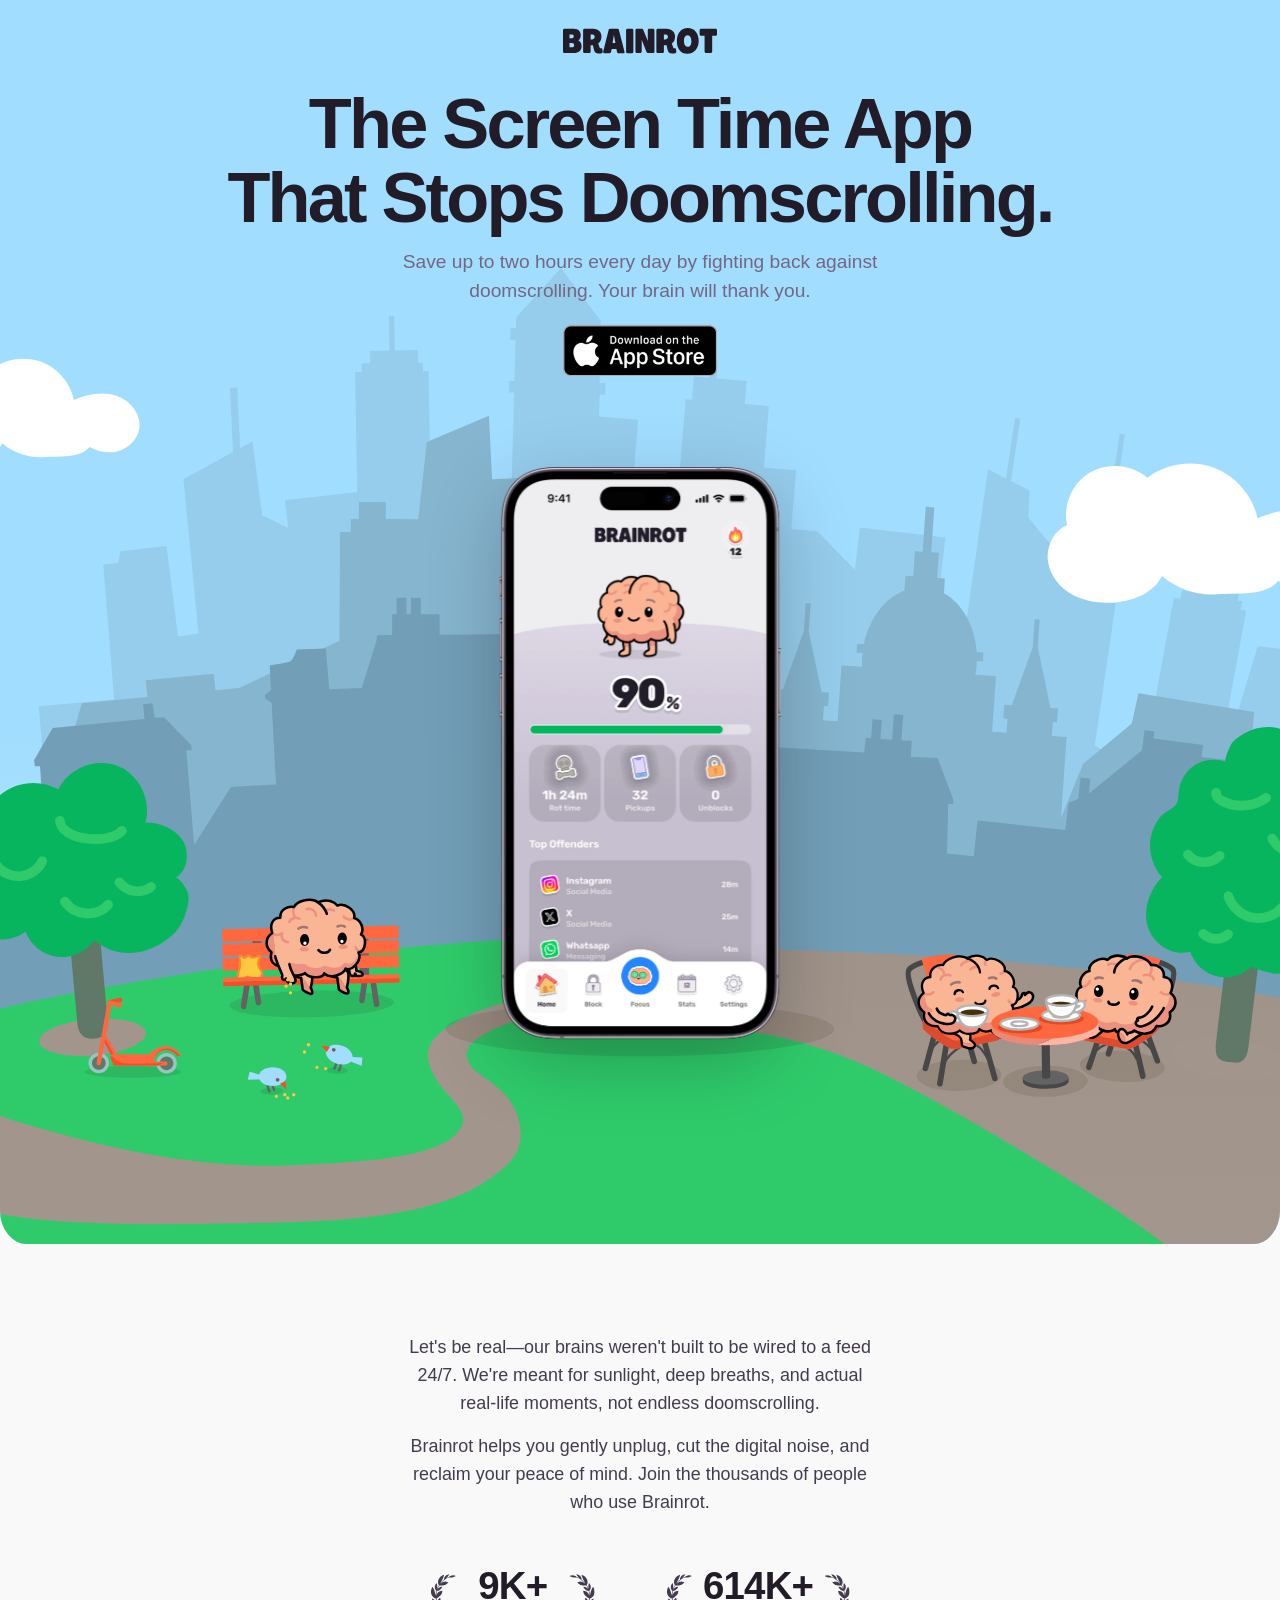
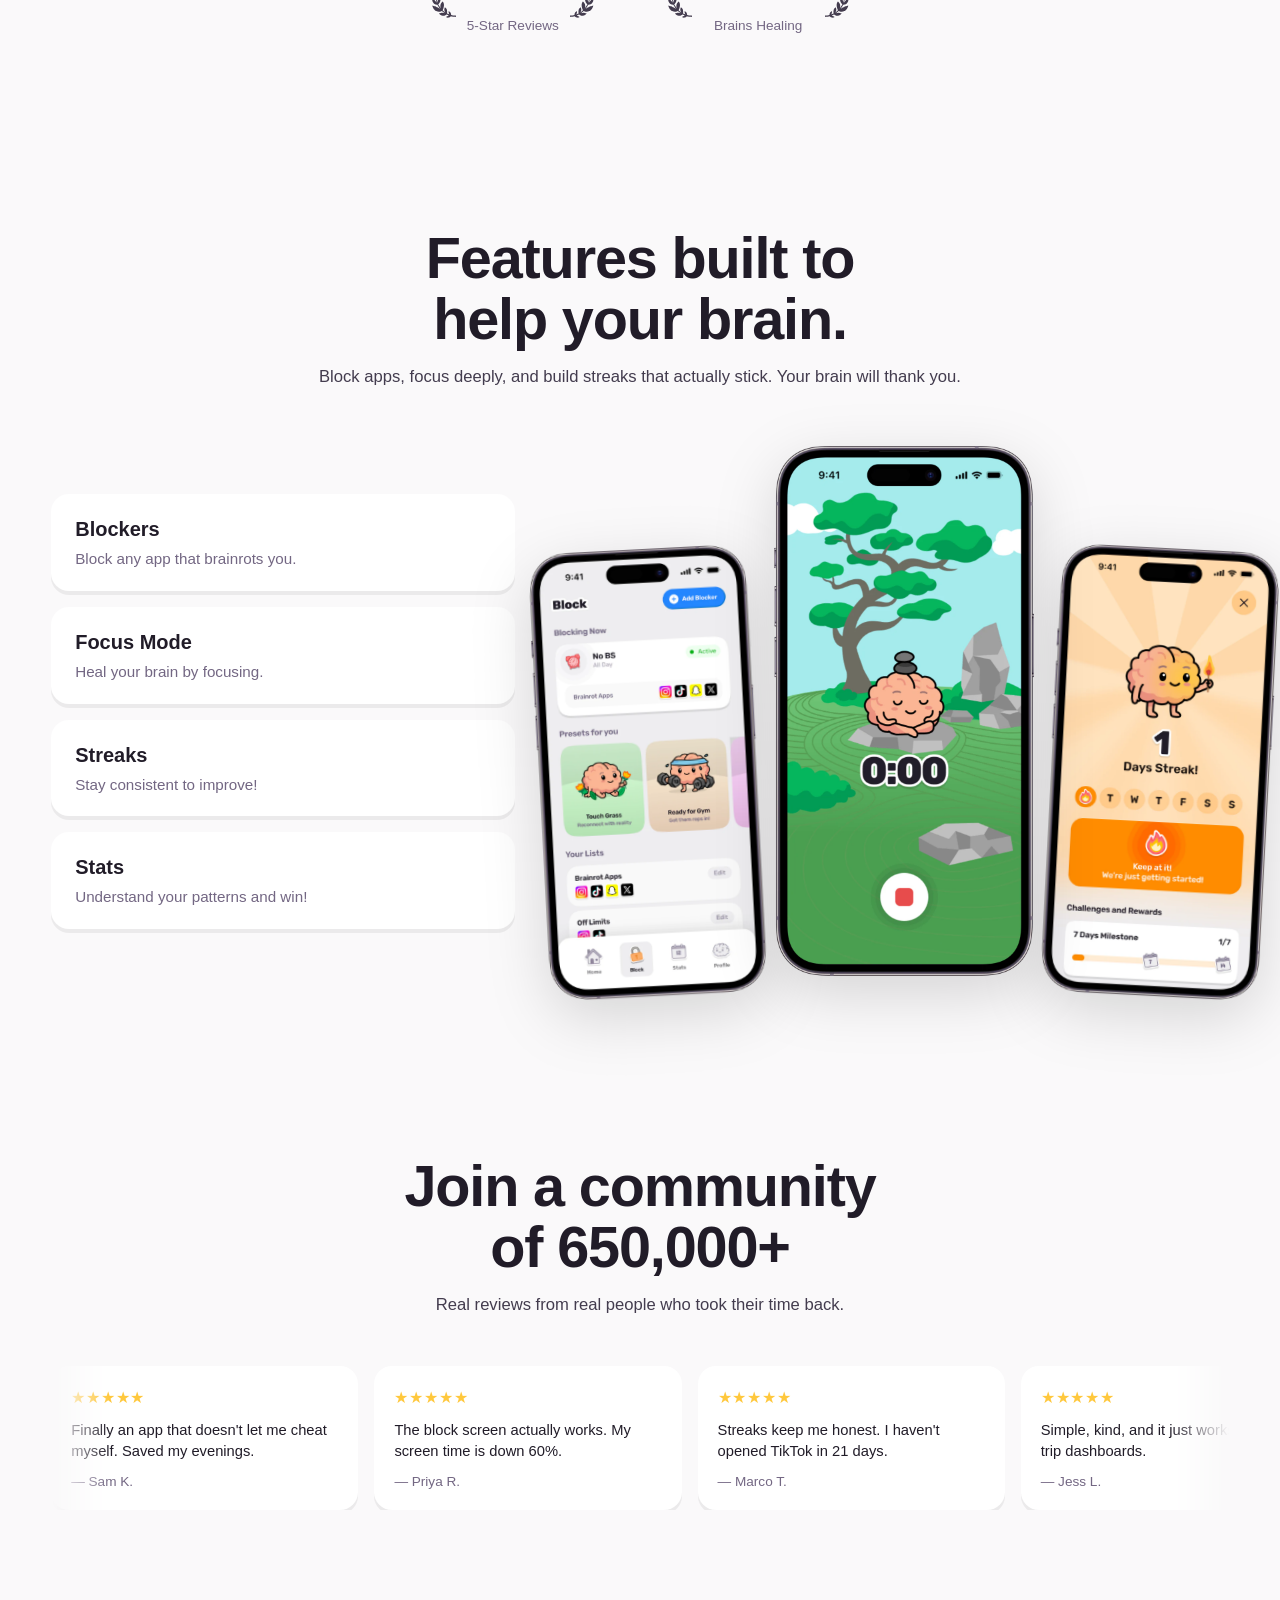
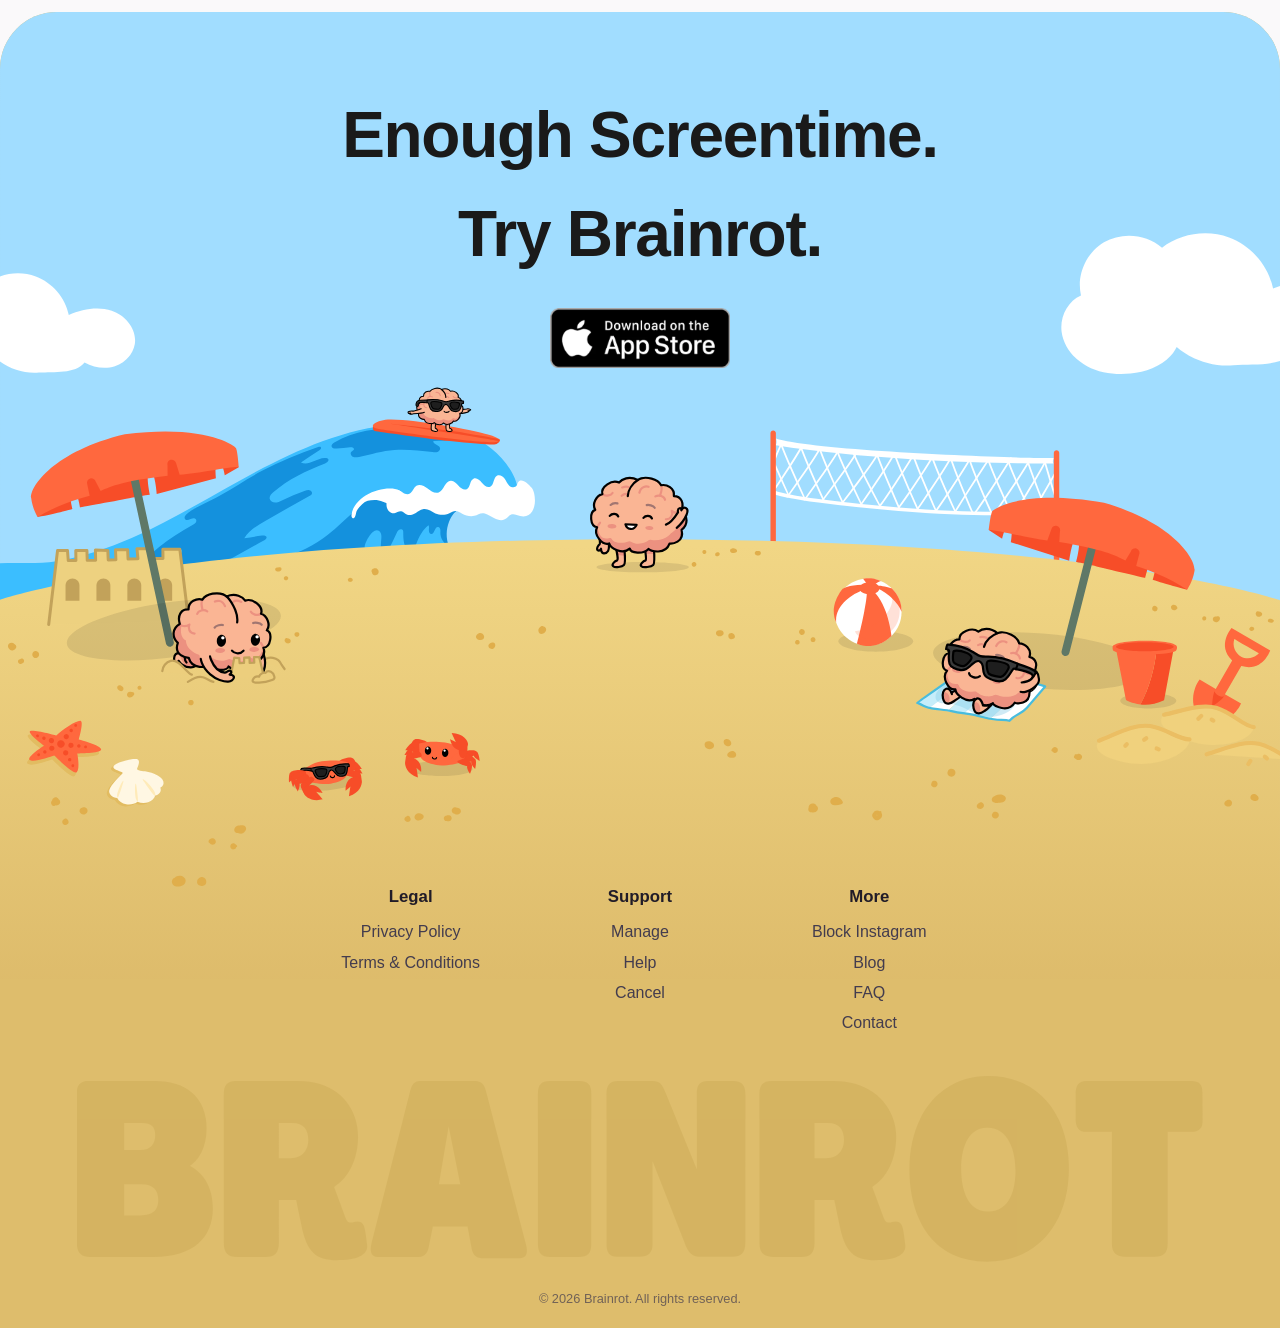
==== index.html @ 8462e692 "Initial commit: thebrainrotapp.com static site Co-Authored-By: Claude Opus 5.5 <noreply@anthropic.co" ====
﻿<!DOCTYPE html>
<html lang="en">
<head>
    <meta charset="UTF-8">
    <meta name="viewport" content="width=device-width, initial-scale=1.0">
    <title>Brainrot: Screen Time App &amp; App Blocker for iPhone</title>
    <meta name="description" content="Brainrot is an iPhone screen time app and app blocker. Set schedules and daily limits for distracting apps, use focus timers, and stop doomscrolling.">
    <meta name="robots" content="index, follow, max-image-preview:large">

    <!-- favicon -->
    <link rel="icon" type="image/svg+xml" href="images/favicon.svg">
    <link rel="icon" type="image/png" sizes="96x96" href="images/favicon-96x96.png">
    <link rel="apple-touch-icon" href="images/apple-touch-icon.png">

    <!-- open graph / facebook -->
    <meta property="og:type" content="website">
    <meta property="og:url" content="https://thebrainrotapp.com/">
    <meta property="og:site_name" content="Brainrot">
    <meta property="og:title" content="Brainrot: Screen Time App &amp; App Blocker for iPhone">
    <meta property="og:description" content="Brainrot is an iPhone screen time app and app blocker. Set schedules and daily limits for distracting apps, use focus timers, and stop doomscrolling.">
    <meta property="og:image" content="https://thebrainrotapp.com/images/og-image.png">
    <meta property="og:image:width" content="1200">
    <meta property="og:image:height" content="630">
    <meta property="og:image:alt" content="Brainrot screen time app for iPhone">

    <!-- twitter -->
    <meta name="twitter:card" content="summary_large_image">
    <meta name="twitter:title" content="Brainrot: Screen Time App &amp; App Blocker for iPhone">
    <meta name="twitter:description" content="Brainrot is an iPhone screen time app and app blocker. Set schedules and daily limits for distracting apps, use focus timers, and stop doomscrolling.">
    <meta name="twitter:image" content="https://thebrainrotapp.com/images/og-image.png">
    <meta name="twitter:image:alt" content="Brainrot screen time app for iPhone">

    <!-- canonical url -->
    <link rel="canonical" href="index-1.htm">

    <!-- fonts -->
    <link rel="preconnect" href="https://fonts.googleapis.com">
    <link rel="preconnect" href="https://fonts.gstatic.com" crossorigin="">
    <link href="css2?family=Rubik:wght@400;500;600;700;800;900&display=swap" rel="stylesheet">

    <!-- stylesheet -->
    <link rel="stylesheet" href="home.css">

    <!-- structured data -->
    <script type="application/ld+json">
    {
        "@context": "https://schema.org",
        "@graph": [
            {
                "@type": "WebSite",
                "@id": "https://thebrainrotapp.com/#website",
                "url": "https://thebrainrotapp.com/",
                "name": "Brainrot",
                "alternateName": [
                    "Brainrot App",
                    "thebrainrotapp.com"
                ],
                "description": "Brainrot is an iPhone screen time app and app blocker. Set schedules and daily limits for distracting apps, use focus timers, and stop doomscrolling.",
                "publisher": {
                    "@id": "https://thebrainrotapp.com/#organization"
                }
            },
            {
                "@type": "Organization",
                "@id": "https://thebrainrotapp.com/#organization",
                "name": "Brainrot",
                "url": "https://thebrainrotapp.com/",
                "logo": {
                    "@type": "ImageObject",
                    "url": "https://thebrainrotapp.com/images/apple-touch-icon.png",
                    "width": 180,
                    "height": 180
                }
            }
        ]
    }
    </script>

    <!-- Meta Pixel Code -->
    <script>
        !function(f,b,e,v,n,t,s)
        {if(f.fbq)return;n=f.fbq=function(){n.callMethod?
        n.callMethod.apply(n,arguments):n.queue.push(arguments)};
        if(!f._fbq)f._fbq=n;n.push=n;n.loaded=!0;n.version='2.0';
        n.queue=[];t=b.createElement(e);t.async=!0;
        t.src=v;s=b.getElementsByTagName(e)[0];
        s.parentNode.insertBefore(t,s)}(window, document,'script',
        'https://connect.facebook.net/en_US/fbevents.js');
        fbq('init', '908641598390558');
        fbq('track', 'PageView');
    </script>
    <noscript><img height="1" width="1" style="display:none" src="tr?id=908641598390558&ev=PageView&noscript=1"></noscript>
    <!-- End Meta Pixel Code -->
</head>
<body>

    <!-- HERO -->
    <section class="hero">
        <picture class="hero-bg" aria-hidden="true">
            <source media="(max-width: 700px)" srcset="images/hero-scene-mobile.svg">
            <img src="images/hero-scene.svg" alt="">
        </picture>

        <nav class="site-nav">
            <a href="index-1.htm" class="brand" aria-label="Brainrot home">
                <img src="images/brainrot-logo.svg" alt="Brainrot">
            </a>
        </nav>

        <div class="hero-inner">
            <h1 class="hero-title">
                <span>The Screen Time App</span>
                <span>That Stops Doomscrolling.</span>
            </h1>
            <p class="hero-sub">Save up to two hours every day by fighting back against doomscrolling. Your brain will thank you.</p>
            <a href="https://apps.apple.com/us/app/brainrot-screen-time-control/id6744338972" class="hero-cta">
                <img src="images/app-store-badge.webp" alt="Download on the App Store">
            </a>
        </div>
        <img class="hero-phone" src="images/phone-hero.webp" width="1200" height="2443" loading="eager" fetchpriority="high" alt="Brainrot app showing a focus timer">
    </section>

    <!-- ABOUT + STATS -->
    <section class="about">
        <div class="about-copy reveal">
            <p>Let's be real&mdash;our brains weren't built to be wired to a feed 24/7. We're meant for sunlight, deep breaths, and actual real-life moments, not endless doomscrolling.</p>
            <p>Brainrot helps you gently unplug, cut the digital noise, and reclaim your peace of mind. Join the thousands of people who use Brainrot.</p>
        </div>
        <div class="stats reveal">
            <div class="stat">
                <div class="stat-num">10K+</div>
                <div class="stat-label">5-Star Reviews</div>
            </div>
            <div class="stat">
                <div class="stat-num">650K+</div>
                <div class="stat-label">Brains Healing</div>
            </div>
        </div>
    </section>

    <!-- FEATURES -->
    <section class="features">
        <div class="features-head reveal">
            <h2>Features built to<br>help your brain.</h2>
            <p>Block apps, focus deeply, and build streaks that actually stick. Your brain will thank you.</p>
        </div>

        <div class="features-body">
            <ul class="feature-list">
                <li class="feature-item reveal">
                    <h3>Blockers</h3>
                    <p>Block any app that brainrots you.</p>
                </li>
                <li class="feature-item reveal">
                    <h3>Focus Mode</h3>
                    <p>Heal your brain by focusing.</p>
                </li>
                <li class="feature-item reveal">
                    <h3>Streaks</h3>
                    <p>Stay consistent to improve!</p>
                </li>
                <li class="feature-item reveal">
                    <h3>Stats</h3>
                    <p>Understand your patterns and win!</p>
                </li>
            </ul>

            <div class="feature-phones reveal">
                <img class="phone phone-1" src="images/phone-feature-1.webp" width="660" height="1344" loading="lazy" decoding="async" fetchpriority="low" alt="Brainrot app blocker screen">
                <img class="phone phone-2" src="images/phone-feature-2.webp" width="780" height="1593" loading="lazy" decoding="async" fetchpriority="low" alt="Brainrot focus mode screen">
                <img class="phone phone-3" src="images/phone-feature-3.webp" width="660" height="1348" loading="lazy" decoding="async" fetchpriority="low" alt="Brainrot stats screen">
            </div>
        </div>
    </section>

    <!-- TESTIMONIALS -->
    <section class="testimonials">
        <div class="testimonials-head reveal">
            <h2>Join a community<br>of 650,000+</h2>
            <p>Real reviews from real people who took their time back.</p>
        </div>

        <div class="testimonials-row reveal">
            <div class="marquee-track">
                <div class="marquee-group">
                    <article class="review">
                        <div class="stars">★★★★★</div>
                        <p>Finally an app that doesn't let me cheat myself. Saved my evenings.</p>
                        <div class="reviewer">— Sam K.</div>
                    </article>
                    <article class="review">
                        <div class="stars">★★★★★</div>
                        <p>The block screen actually works. My screen time is down 60%.</p>
                        <div class="reviewer">— Priya R.</div>
                    </article>
                    <article class="review">
                        <div class="stars">★★★★★</div>
                        <p>Streaks keep me honest. I haven't opened TikTok in 21 days.</p>
                        <div class="reviewer">— Marco T.</div>
                    </article>
                    <article class="review">
                        <div class="stars">★★★★★</div>
                        <p>Simple, kind, and it just works. No guilt-trip dashboards.</p>
                        <div class="reviewer">— Jess L.</div>
                    </article>
                    <article class="review">
                        <div class="stars">★★★★★</div>
                        <p>My brain feels quieter. Worth every cent.</p>
                        <div class="reviewer">— Devon A.</div>
                    </article>
                </div>
            </div>
        </div>
    </section>

    <!-- CTA + FOOTER (overlaid on the beach) -->
    <section class="cta">
        <picture class="cta-bg" aria-hidden="true">
            <source media="(max-width: 700px)" srcset="images/beach-scene-mobile.svg">
            <img src="images/beach-scene.svg" alt="">
        </picture>

        <div class="cta-inner reveal">
            <h2><span>Enough Screentime.</span><span>Try Brainrot.</span></h2>
            <a href="https://apps.apple.com/us/app/brainrot-screen-time-control/id6744338972" class="cta-button">
                <img src="images/app-store-badge.webp" alt="Download on the App Store">
            </a>
        </div>

        <div class="footer-cols">
            <div class="footer-col">
                <h4>Legal</h4>
                <a href="privacy.html">Privacy Policy</a>
                <a href="terms.html">Terms &amp; Conditions</a>
            </div>
            <div class="footer-col">
                <h4>Support</h4>
                <a href="manage.html">Manage</a>
                <a href="help.html">Help</a>
                <a href="cancel.html">Cancel</a>
            </div>
            <div class="footer-col">
                <h4>More</h4>
                <a href="block-instagram-on-iphone.html">Block Instagram</a>
                <a href="blog.html">Blog</a>
                <a href="faq.html">FAQ</a>
                <a href="contact.html">Contact</a>
            </div>
        </div>

        <img class="cta-wordmark" src="images/brainrot-wordmark.svg" alt="Brainrot">
        <p class="copyright">&copy; 2026 Brainrot. All rights reserved.</p>
    </section>

    <script src="script.js"></script>
    <script async="" src="latest.js"></script>
    <script async="" src="auto-events.js"></script>
</body>
</html>
---- home.css ----
/* ---------- tokens ---------- */
:root {
    --brand-blue: #2486FF;
    --dark: #211C28;
    --gray-1: #EEEDF0;
    --gray-7: #8F859C;
    --gray-8: #736783;
    --gray-9: #433C4E;
    --gray-0: #FAF9FA;
    --white: #FFFFFF;
    --grass: #7BC85B;
    --cream: #FFF6E5;
    --sky: #90DFFF;

    --max: 1440px;
    --pad: clamp(20px, 4vw, 60px);
}

/* ---------- reset ---------- */
*,
*::before,
*::after { box-sizing: border-box; margin: 0; padding: 0; }

html { -webkit-text-size-adjust: 100%; }

html, body {
    width: 100%;
    overflow-x: clip;
    /* stop the rubber-band overscroll that exposes white/background above and below */
    overscroll-behavior: none;
}


/* solid sky-blue background — shows in both top and bottom overscroll */
html { background: #90DFFF; }

body {
    font-family: 'Rubik', -apple-system, BlinkMacSystemFont, 'Segoe UI', sans-serif;
    color: var(--dark);
    /* matches .about so the area showing through hero's rounded corners blends */
    background: var(--gray-0);
    line-height: 1.5;
    -webkit-font-smoothing: antialiased;
}

picture { display: block; }

img { display: block; max-width: 100%; height: auto; }
a { color: inherit; text-decoration: none; }
button { font: inherit; cursor: pointer; }

/* ---------- HERO ----------
   Desktop: aspect-ratio matches the scene SVG so the whole illustration
   is visible naturally. Content + phone sit in absolute layers on top.
   Mobile: media query below switches to flow stacking.
   The SVG has its own rounded bottom corners baked in (radius ~30/38px
   on the 1440x1556 source), so the .hero border-radius is matched in % so
   it scales with the viewport and aligns with the SVG curve — no blue ring. */
.hero {
    position: relative;
    width: 100%;
    aspect-ratio: 1440 / 1400;
    background: var(--sky);
    overflow: hidden;
    border-radius: 0 0 2.08% 2.08% / 0 0 2.71% 2.71%;
}

.hero-bg {
    position: absolute;
    inset: 0;
    pointer-events: none;
    user-select: none;
}
.hero-bg img {
    display: block;
    width: 100%;
    height: 100%;
    object-fit: cover;
    object-position: center bottom;
}

.site-nav {
    position: absolute;
    top: 0; left: 0; right: 0;
    z-index: 5;
    padding: clamp(1rem, 2.2vw, 2rem) var(--pad);
    display: flex;
    justify-content: center;
}

.brand { transition: opacity .2s; }
.brand:hover { opacity: .8; }
.brand img { height: clamp(18px, 2vw, 28px); width: auto; display: block; }

.hero-inner {
    position: absolute;
    top: 7%;
    left: 0;
    right: 0;
    z-index: 3;
    display: flex;
    flex-direction: column;
    align-items: center;
    text-align: center;
    padding: 0 1.5rem;
}

.hero-title {
    font-weight: 800;
    font-size: clamp(1.75rem, 5.5vw, 4.5rem);
    line-height: 1.05;
    letter-spacing: -0.04em;
    color: var(--dark);
}
.hero-title span { display: block; }

.hero-sub {
    margin-top: clamp(0.5rem, 1vw, 1rem);
    font-size: clamp(0.95rem, 1.5vw, 1.35rem);
    font-weight: 400;
    color: var(--gray-8);
    /* narrow enough that "...by fighting back" wraps before "doomscrolling" */
    max-width: min(32rem, calc(100vw - 2.5rem));
    overflow-wrap: anywhere;
    word-break: break-word;
}

.hero-cta {
    margin-top: clamp(0.75rem, 1.5vw, 1.5rem);
    display: inline-block;
    transition: transform .25s cubic-bezier(.34, 1.56, .64, 1);
}
.hero-cta:hover { transform: translateY(-3px) scale(1.04); }
.hero-cta:active { transform: translateY(-1px) scale(0.97); }
.hero-cta img { height: clamp(36px, 4vw, 56px); width: auto; display: block; }

/* Phone centered horizontally; bottom-anchored so its base sits on the
   shadow regardless of phone size. Shadow is 229px from the SVG bottom
   (out of 1556) → bottom: 229/1400 ≈ 16.4% of the cropped hero. */
.hero-phone {
    position: absolute;
    left: 50%;
    bottom: 16.4%;
    /* translateZ(0) + backface-visibility promote this to its own GPU layer so
       the drop-shadow is transformed (not re-rasterized) during pinch-zoom —
       without it mobile browsers flash/tear the SVG filter region as a hard box */
    transform: translateX(-50%) translateZ(0);
    backface-visibility: hidden;
    -webkit-backface-visibility: hidden;
    width: 22%;
    max-width: 380px;
    height: auto;
    z-index: 2;
    filter: drop-shadow(0 24px 36px rgba(0,0,0,0.22));
}

/* wordmark overlaid on beach scene (faded watermark behind footer links) */
.cta-wordmark {
    position: absolute;
    left: 50%;
    bottom: 5%;
    width: 88%;
    max-width: 1200px;
    transform: translateX(-50%);
    z-index: 2;
    pointer-events: none;
    user-select: none;
}

/* ---------- ABOUT + STATS ---------- */
.about {
    background: var(--gray-0);
    padding: clamp(3.5rem, 7vw, 6rem) var(--pad);
    text-align: center;
    color: var(--dark);
    position: relative;
}

.about-copy {
    max-width: 30rem;
    margin: 0 auto;
    font-size: clamp(1.1rem, 1.4vw, 1.3rem);
    font-weight: 400;
    line-height: 1.55;
    color: var(--gray-9);
}

.about-copy p + p {
    margin-top: 1rem;
}

.stats {
    display: flex;
    justify-content: center;
    gap: clamp(2.5rem, 6vw, 4.5rem);
    margin-top: 2.5rem;
}

.stat {
    position: relative;
    padding: 0 2.25rem;
}

/* laurel-wreath ornaments around each stat */
.stat::before,
.stat::after {
    content: "";
    position: absolute;
    top: 50%;
    width: 1.6rem;
    height: 2.75rem;
    background-image: url("images/laurel.svg");
    background-repeat: no-repeat;
    background-size: contain;
    background-position: center;
}
.stat::before {
    left: 0;
    transform: translateY(-50%);
}
.stat::after {
    right: 0;
    transform: translateY(-50%) scaleX(-1);
}

.stat-num {
    font-size: clamp(1.75rem, 3vw, 2.5rem);
    font-weight: 700;
    letter-spacing: -0.02em;
    color: var(--dark);
    /* keep digit widths constant so the JS count-up doesn't jitter */
    font-variant-numeric: tabular-nums;
}

.stat-label {
    font-size: 0.85rem;
    font-weight: 500;
    color: var(--gray-8);
    margin-top: 0.1rem;
}

/* ---------- FEATURES ---------- */
.features {
    background: var(--gray-0);
    padding: clamp(4rem, 8vw, 7rem) var(--pad);
}

.features-head {
    text-align: center;
    max-width: 48rem;
    margin: 0 auto 3.5rem;
}

.features-head h2 {
    font-size: clamp(2rem, 4.5vw, 3.75rem);
    font-weight: 800;
    line-height: 1.05;
    letter-spacing: -0.02em;
}

.features-head p {
    margin-top: 1rem;
    font-size: clamp(1rem, 1.3vw, 1.15rem);
    color: var(--gray-9);
}

.features-body {
    max-width: 1200px;
    margin: 0 auto;
    display: grid;
    grid-template-columns: 1fr 1.4fr;
    gap: clamp(2rem, 5vw, 4rem);
    align-items: center;
}

.feature-list {
    list-style: none;
    display: flex;
    flex-direction: column;
    gap: 1rem;
}

.feature-item {
    background: var(--white);
    border-radius: 18px;
    padding: 1.25rem 1.5rem;
    box-shadow: 0 4px 0 rgba(0,0,0,0.06);
    transition: transform .2s, box-shadow .2s;
}
.feature-item:hover {
    transform: translateY(-4px);
    box-shadow: 0 9px 0 rgba(0,0,0,0.08);
}

.feature-item h3 {
    font-size: 1.25rem;
    font-weight: 700;
    color: var(--dark);
}

.feature-item p {
    margin-top: 0.25rem;
    color: var(--gray-8);
    font-size: 0.95rem;
}

.feature-phones {
    position: relative;
    display: flex;
    justify-content: center;
    align-items: flex-end;
    gap: 1rem;
}

.feature-phones .phone {
    width: clamp(110px, 18vw, 220px);
    height: auto;
    filter: drop-shadow(0 18px 30px rgba(0,0,0,0.15));
}

.feature-phones .phone-1 {
    z-index: 2;
    transform: translateY(20px) rotate(-3deg);
}
.feature-phones .phone-2 {
    z-index: 3;
    width: clamp(140px, 22vw, 260px);
}
.feature-phones .phone-3 {
    z-index: 2;
    transform: translateY(20px) rotate(3deg);
}

/* ---------- TESTIMONIALS ---------- */
.testimonials {
    background: var(--gray-0);
    padding: clamp(3rem, 6vw, 5rem) var(--pad) clamp(4rem, 8vw, 7rem);
}

.testimonials-head {
    text-align: center;
    max-width: 48rem;
    margin: 0 auto 3rem;
}

.testimonials-head h2 {
    font-size: clamp(2rem, 4.5vw, 3.75rem);
    font-weight: 800;
    line-height: 1.05;
    letter-spacing: -0.02em;
}

.testimonials-head p {
    margin-top: 1rem;
    color: var(--gray-9);
    font-size: clamp(1rem, 1.3vw, 1.15rem);
}

/* Reviews scroll in an infinite marquee. The track holds two identical
   groups (the second is cloned by script.js) and slides -50% per loop,
   which equals exactly one group width — a seamless wrap. Without JS
   there's no clone and no animation: a static row, edges faded. */
.testimonials-row {
    max-width: 1300px;
    margin: 0 auto;
    overflow: hidden;
    -webkit-mask-image: linear-gradient(90deg, transparent, #000 5%, #000 95%, transparent);
    mask-image: linear-gradient(90deg, transparent, #000 5%, #000 95%, transparent);
}

.marquee-track {
    display: flex;
    width: max-content;
}
.js .marquee-track { animation: marquee 45s linear infinite; }
.testimonials-row:hover .marquee-track { animation-play-state: paused; }

.marquee-group {
    display: flex;
    gap: 1rem;
    padding-right: 1rem; /* keeps card spacing consistent across the loop seam */
}

@keyframes marquee {
    to { transform: translateX(-50%); }
}

.review {
    background: var(--white);
    border-radius: 18px;
    padding: 1.25rem 1.25rem 1.1rem;
    box-shadow: 0 4px 0 rgba(0,0,0,0.06);
    display: flex;
    flex-direction: column;
    gap: 0.6rem;
    flex: 0 0 clamp(240px, 24vw, 320px);
    overflow-wrap: anywhere;
    transition: transform .2s, box-shadow .2s;
}
.review:hover {
    transform: translateY(-4px);
    box-shadow: 0 9px 0 rgba(0,0,0,0.08);
}

.stars {
    color: #FFC83D;
    font-size: 1rem;
    letter-spacing: 0.05em;
}

.review p {
    color: var(--dark);
    font-size: 0.92rem;
    line-height: 1.45;
    flex: 1;
}

.reviewer {
    font-size: 0.85rem;
    color: var(--gray-8);
    font-weight: 500;
}

/* ---------- CTA + FOOTER (overlaid on beach) ----------
   The beach-scene.svg is 1440x2458 — too tall. We crop only the BOTTOM
   half by using a shorter aspect-ratio + object-position: top.
   The SVG has rounded top corners baked in (radius ~64px on 1440 wide),
   so the .cta border-radius matches in % to align cleanly with the SVG. */
.cta {
    position: relative;
    width: 100%;
    aspect-ratio: 1440 / 1480;
    overflow: hidden;
    background: var(--gray-0);
    border-radius: 4.44% 4.44% 0 0 / 4.32% 4.32% 0 0;
}

.cta-bg {
    position: absolute;
    inset: 0;
    pointer-events: none;
    user-select: none;
}
.cta-bg img {
    display: block;
    width: 100%;
    height: 100%;
    object-fit: cover;
    object-position: center top;
}

.cta-inner {
    position: absolute;
    inset: 0;
    z-index: 2;
    display: flex;
    flex-direction: column;
    align-items: center;
    text-align: center;
    padding-top: clamp(3rem, 7vw, 6rem);
}

.cta-inner h2 {
    font-size: clamp(2rem, 5vw, 4rem);
    font-weight: 800;
    line-height: 1.05;
    letter-spacing: -0.02em;
    color: #1a1a1a;
}
.cta-inner h2 span { display: block; }
.cta-inner h2 span + span { margin-top: 0.5em; }

.cta-button {
    margin-top: 2.5rem;
    display: inline-block;
    transition: transform .25s cubic-bezier(.34, 1.56, .64, 1);
}
.cta-button:hover { transform: translateY(-3px) scale(1.04); }
.cta-button:active { transform: translateY(-1px) scale(0.97); }
.cta-button img { height: 60px; width: auto; }

/* ---------- FOOTER LINKS OVERLAID ON BEACH ---------- */
.footer-cols {
    position: absolute;
    z-index: 3;
    left: 50%;
    bottom: 22%;
    transform: translateX(-50%);
    display: grid;
    grid-template-columns: repeat(3, minmax(140px, 1fr));
    gap: clamp(1.5rem, 4vw, 3rem);
    width: 92%;
    max-width: 640px;
    text-align: center;
    justify-items: center;
}

.footer-col h4 {
    font-size: 1.05rem;
    font-weight: 800;
    color: var(--dark);
    margin-bottom: 0.5rem;
}

.footer-col a {
    display: block;
    color: var(--gray-9);
    font-size: 1rem;
    padding: 0.2rem 0;
    transition: color .15s;
}
.footer-col a:hover { color: var(--dark); }

.copyright {
    position: absolute;
    z-index: 3;
    left: 0;
    right: 0;
    bottom: 1.25rem;
    text-align: center;
    color: var(--gray-9);
    font-size: 0.8rem;
    opacity: 0.7;
}

/* ---------- RESPONSIVE ---------- */
@media (max-width: 700px) {
    /* mobile uses hero-scene-mobile.svg (390x962). Match its aspect so the
       scene shows fully without cropping. Phone is positioned absolutely
       over the SVG's shadow at (195, 854) → left 50%, bottom 11.2%. */
    .hero {
        aspect-ratio: 390 / 962;
        min-height: 0;
        max-height: none;
        padding: 0;
        border-radius: 0 0 5% 5% / 0 0 2% 2%;
    }

    /* mobile-specific sizing: scale steeper with viewport for proper proportion */
    .site-nav { padding: clamp(1.75rem, 8vw, 3rem) var(--pad) 0; }
    .brand img { height: clamp(22px, 5.5vw, 32px); }

    .hero-inner {
        position: absolute;
        top: clamp(5.75rem, 23vw, 8.5rem);
        left: 0;
        right: 0;
        padding: 0 1.25rem;
    }

    .hero-title {
        font-size: clamp(1.3rem, 6.8vw, 2.25rem);
        line-height: 1.1;
    }
    .hero-title span + span { margin-top: 0.05em; }

    .hero-sub {
        font-size: clamp(0.9rem, 3.6vw, 1.2rem);
        line-height: 1.4;
        margin-top: clamp(1rem, 5vw, 1.75rem);
        max-width: 100%;
    }

    .hero-cta {
        margin-top: clamp(1.5rem, 6.5vw, 2.25rem);
    }
    .hero-cta img { height: clamp(46px, 12.5vw, 56px); }

    .hero-phone {
        position: absolute;
        top: auto;
        left: 50%;
        bottom: 11.2%;
        /* keep the GPU-layer promotion (see base rule) — this transform
           overrides the base one, so translateZ(0) must be repeated here */
        transform: translateX(-50%) translateZ(0);
        margin: 0;
        width: 62%;
        min-width: 0;
        max-width: none;
        z-index: 2;
    }

    .features-body {
        grid-template-columns: 1fr;
        gap: 2.5rem;
    }

    .feature-phones .phone { width: 28vw; }
    .feature-phones .phone-2 { width: 34vw; }

    .review { flex-basis: min(72vw, 280px); }

    /* mobile CTA: the new beach-scene-mobile.svg is 390x1133, already
       framed for the device width — no zoom, no shifting needed. Section
       aspect matches the SVG so it fills naturally. */
    .cta {
        aspect-ratio: 390 / 1133;
        padding: 4rem 1.5rem 1rem;
        display: flex;
        flex-direction: column;
        align-items: center;
        text-align: center;
        min-height: 0;
        border-radius: 28px 28px 0 0;
    }
    .cta-bg img {
        width: 100%;
        height: 100%;
        max-width: none;
        position: static;
        object-fit: cover;
        object-position: center;
        transform: none;
    }

    .cta-inner {
        position: static;
        padding-top: 0;
    }

    /* footer cols sit ABOVE the crabs (tune `top` to slide up/down).
       Wordmark + copyright are pinned to the bottom (below the crabs). */
    .footer-cols {
        position: absolute;
        top: 62%;
        left: 50%;
        transform: translateX(-50%);
        grid-template-columns: 1fr 1fr 1fr;
        gap: 0.5rem 1rem;
        margin-top: 0;
        text-align: left;
        justify-items: start;
        width: 92%;
        max-width: 520px;
    }
    .footer-col {
        text-align: left;
    }
    .footer-col h4 {
        font-size: 1.1rem;
        margin-bottom: 0.6rem;
    }
    .footer-col a {
        font-size: 1rem;
        padding: 0.3rem 0;
    }

    .cta-wordmark {
        position: absolute;
        bottom: 3.5%;
        left: 50%;
        transform: translateX(-50%);
        margin: 0;
        padding: 0 1.5rem;
        width: 100%;
    }
    .copyright {
        position: absolute;
        bottom: 1.25%;
        left: 0;
        right: 0;
        margin: 0;
    }
}

@media (max-width: 560px) {
    /* hero stays controlled by the 700px breakpoint above — no overrides here.
       Sizes scale proportionally via clamp() at all widths. */

    .stats { gap: 2rem; }

    .feature-phones { gap: 0.5rem; }
    .feature-phones .phone { width: 30vw; }
    .feature-phones .phone-2 { width: 36vw; }

    .cta-inner h2 { font-size: 2.2rem; }

    .footer-cols {
        grid-template-columns: 1fr 1fr 1fr;
        gap: 1rem;
        text-align: center;
    }
}

@media (max-width: 480px) {
    .hero-title {
        font-size: clamp(1.4rem, 8vw, 2.4rem);
        line-height: 1.08;
    }

    .hero-sub {
        margin-top: clamp(0.75rem, 3.5vw, 1rem);
    }

    .hero-cta {
        margin-top: clamp(1rem, 4.5vw, 1.25rem);
    }

    .hero-phone { width: 59%; }
}

/* ---------- MOTION ----------
   All entrance/float effects animate the standalone `translate` property,
   never `transform` — the phones and CTAs use `transform` for positioning
   (centering, rotation poses), and the two compose instead of clashing. */

/* hero entrance: copy is staggered while the phone begins immediately */
@keyframes rise-in {
    from { opacity: 0; translate: 0 22px; }
}
@keyframes hero-phone-in {
    from { opacity: 0; translate: 0 70px; }
}

@media (prefers-reduced-motion: no-preference) {
    .hero-title { animation: rise-in .7s cubic-bezier(.22, 1, .36, 1) both; }
    .hero-sub   { animation: rise-in .7s cubic-bezier(.22, 1, .36, 1) .12s both; }
    .hero-cta   { animation: rise-in .7s cubic-bezier(.22, 1, .36, 1) .24s both; }
    .hero-phone { animation: hero-phone-in .7s cubic-bezier(.22, 1, .36, 1) both; }

    /* feature phones bob gently, out of phase so they feel independent */
    .feature-phones .phone { animation: float 5.5s ease-in-out infinite; }
    .feature-phones .phone-1 { animation-delay: .9s; }
    .feature-phones .phone-3 { animation-delay: 1.8s; }
}

@keyframes float {
    0%, 100% { translate: 0 0; }
    50%      { translate: 0 -10px; }
}

/* scroll reveal: elements with .reveal fade/slide in when they enter the
   viewport (script.js adds .is-visible). Hidden state only applies under
   html.js, so content stays visible if scripts don't run. transform and
   box-shadow are included in the transition list because this rule outranks
   the per-element ones (.feature-item, .review) and would otherwise kill
   their hover transitions. */
.js .reveal {
    opacity: 0;
    translate: 0 26px;
    transition:
        opacity .7s ease var(--reveal-delay, 0s),
        translate .7s cubic-bezier(.22, 1, .36, 1) var(--reveal-delay, 0s),
        transform .2s,
        box-shadow .2s;
}
.js .reveal.is-visible {
    opacity: 1;
    translate: none;
}

/* stagger the feature cards; phones land just after the list */
.feature-list .feature-item:nth-child(2) { --reveal-delay: .08s; }
.feature-list .feature-item:nth-child(3) { --reveal-delay: .16s; }
.feature-list .feature-item:nth-child(4) { --reveal-delay: .24s; }
.feature-phones.reveal { --reveal-delay: .15s; }

@media (prefers-reduced-motion: reduce) {
    .js .reveal {
        opacity: 1;
        translate: none;
        transition: transform .2s, box-shadow .2s;
    }
    .js .marquee-track { animation: none; }
}
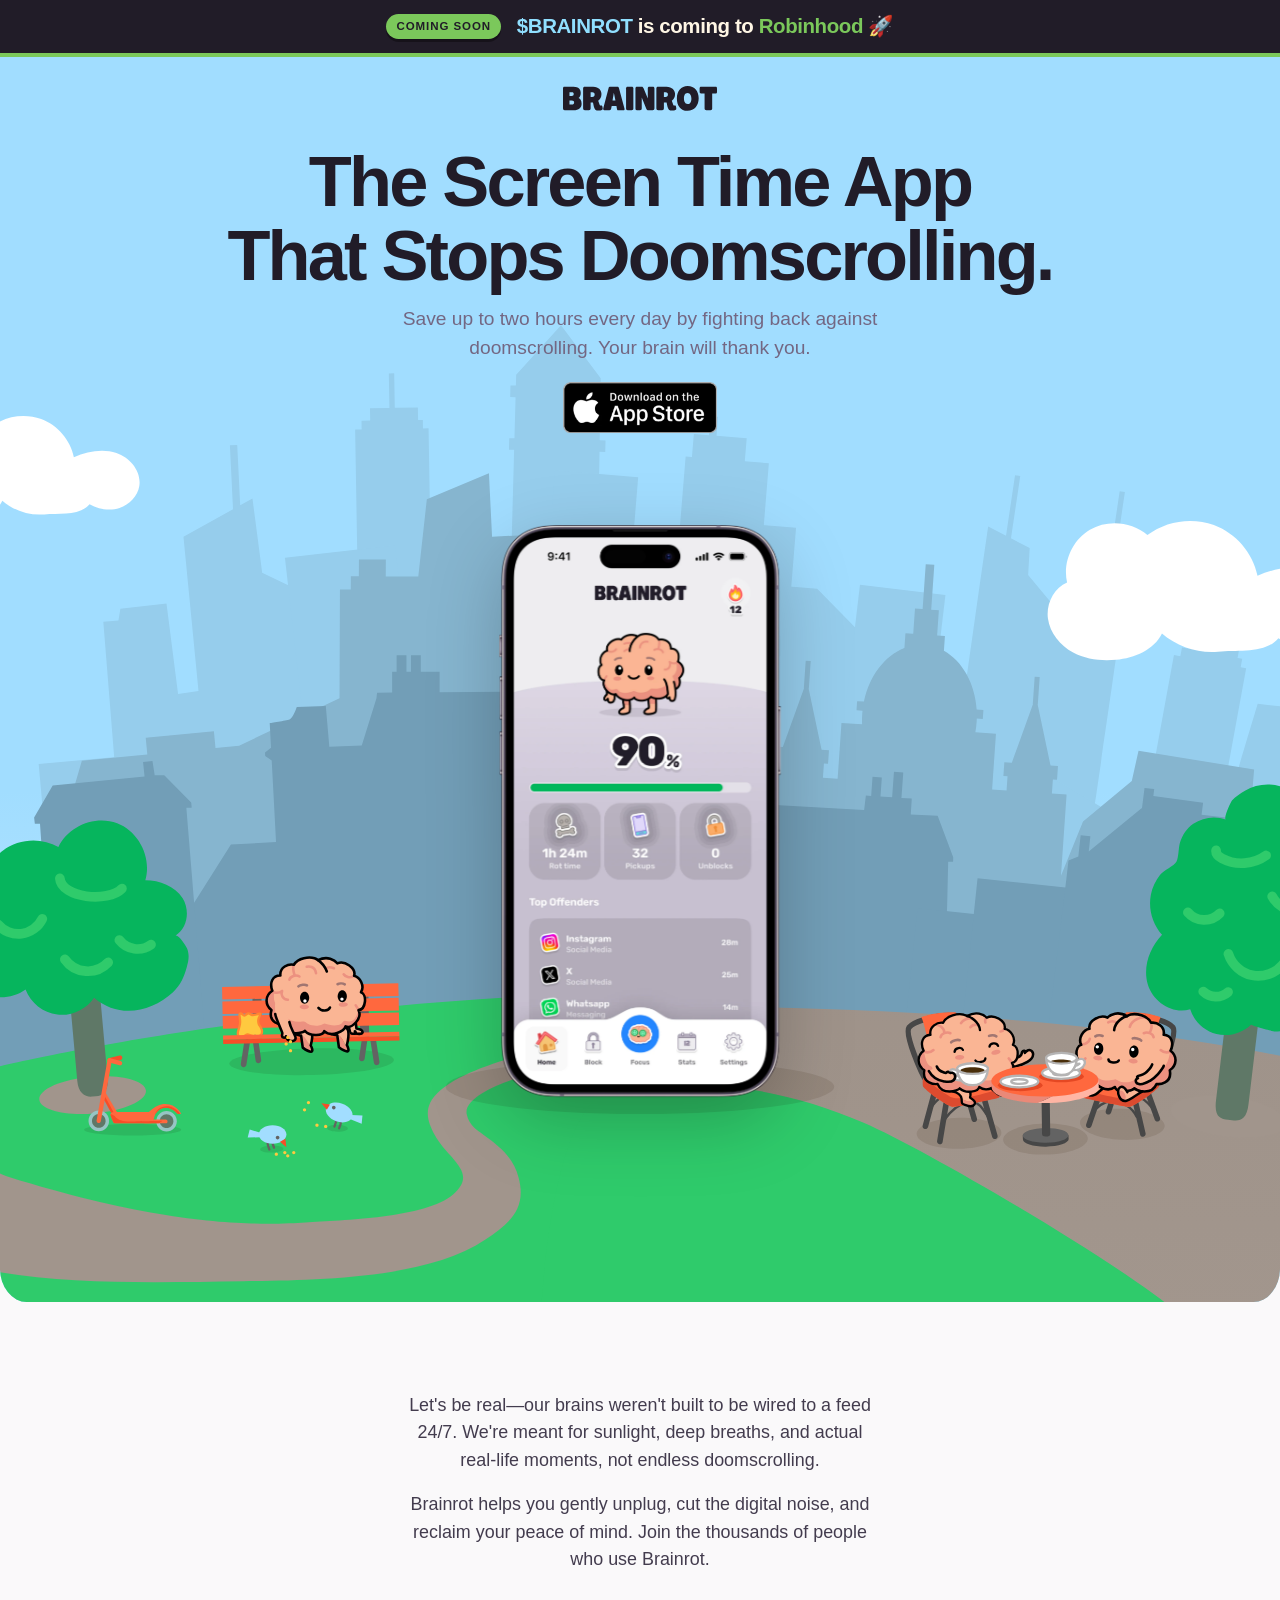
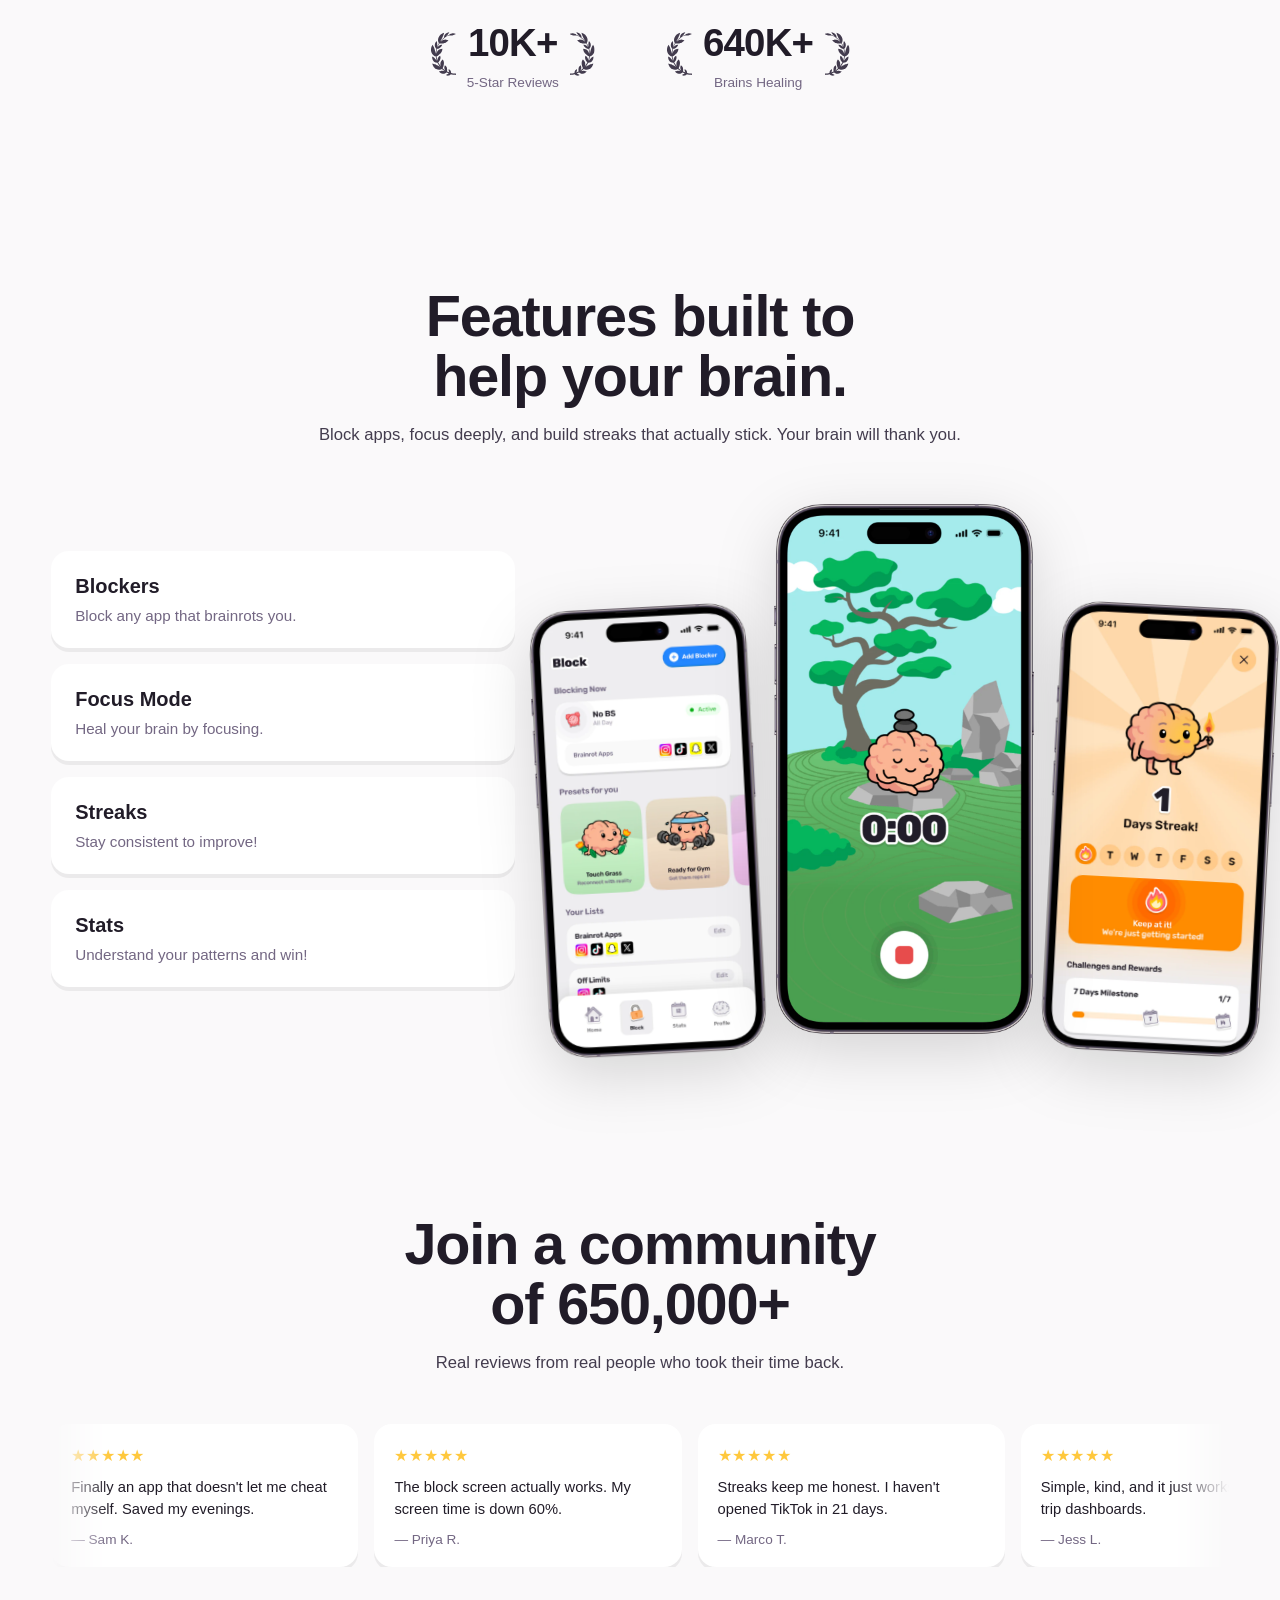
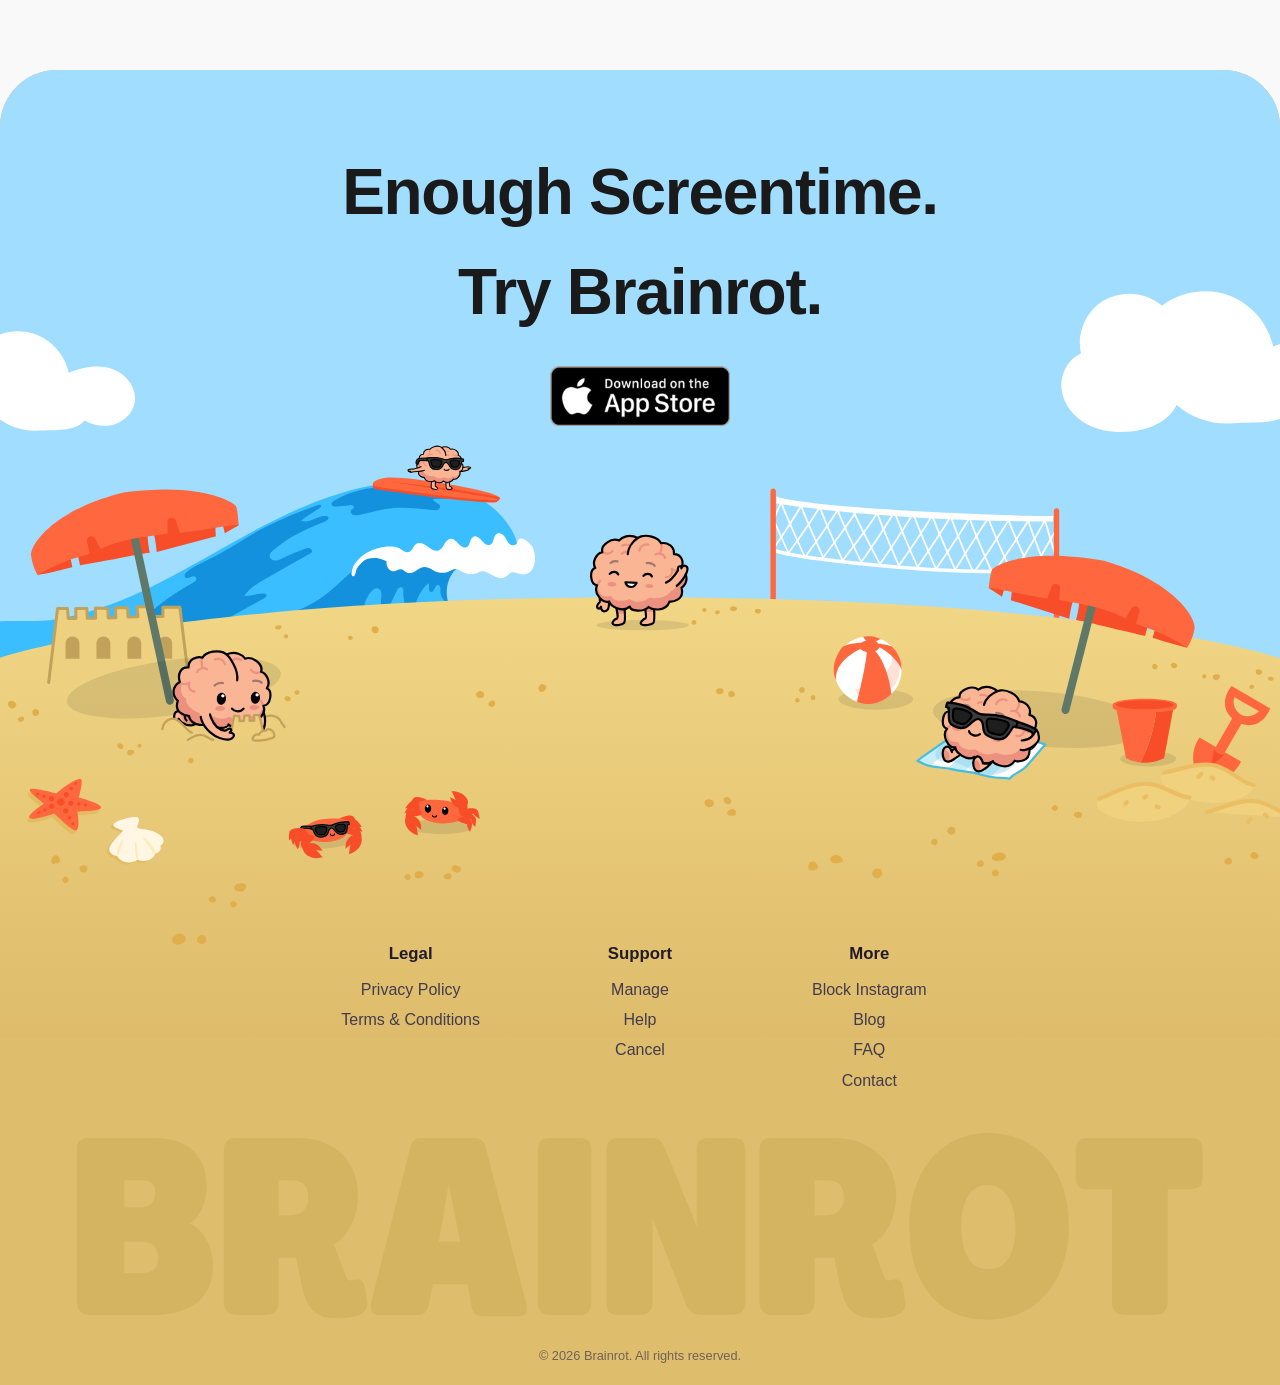
==== commit 85c7290a: "Add $BRAINROT coming to Robinhood banner Co-Authored-By: Claude Opus 5.5 <noreply@anthropic.com>" ====
--- a/index.html
+++ b/index.html
@@ -94,6 +94,12 @@
 </head>
 <body>
 
+    <!-- ROBINHOOD ANNOUNCEMENT -->
+    <div class="rh-banner" role="banner">
+        <span class="rh-banner-pill">Coming soon</span>
+        <span class="rh-banner-text"><span class="rh-banner-ticker">$BRAINROT</span> is coming to <span class="rh-banner-rh">Robinhood</span> 🚀</span>
+    </div>
+
     <!-- HERO -->
     <section class="hero">
         <picture class="hero-bg" aria-hidden="true">
--- a/home.css
+++ b/home.css
@@ -764,3 +764,49 @@
     }
     .js .marquee-track { animation: none; }
 }
+
+/* ── $BRAINROT x Robinhood announcement banner ── */
+.rh-banner {
+    position: relative;
+    z-index: 10;
+    background: var(--dark);
+    color: var(--cream);
+    font-family: 'Rubik', -apple-system, BlinkMacSystemFont, 'Segoe UI', sans-serif;
+    padding: clamp(0.6rem, 1.1vw, 0.9rem) var(--pad);
+    display: flex;
+    align-items: center;
+    justify-content: center;
+    gap: clamp(0.5rem, 1.2vw, 1rem);
+    flex-wrap: wrap;
+    text-align: center;
+    border-bottom: 4px solid var(--grass);
+}
+.rh-banner-pill {
+    display: inline-block;
+    background: var(--grass);
+    color: var(--dark);
+    font-weight: 800;
+    font-size: clamp(0.65rem, 0.9vw, 0.8rem);
+    letter-spacing: 0.08em;
+    text-transform: uppercase;
+    padding: 0.35em 0.9em;
+    border-radius: 999px;
+    box-shadow: 0 3px 0 rgba(0,0,0,0.35);
+    animation: rh-bounce 2.4s cubic-bezier(.34, 1.56, .64, 1) infinite;
+}
+.rh-banner-text {
+    font-weight: 800;
+    font-size: clamp(0.95rem, 1.6vw, 1.35rem);
+    letter-spacing: -0.02em;
+    line-height: 1.2;
+}
+.rh-banner-ticker { color: var(--sky); }
+.rh-banner-rh { color: var(--grass); }
+@keyframes rh-bounce {
+    0%, 70%, 100% { transform: translateY(0); }
+    80% { transform: translateY(-4px) scale(1.06); }
+    90% { transform: translateY(1px) scale(0.98); }
+}
+@media (prefers-reduced-motion: reduce) {
+    .rh-banner-pill { animation: none; }
+}
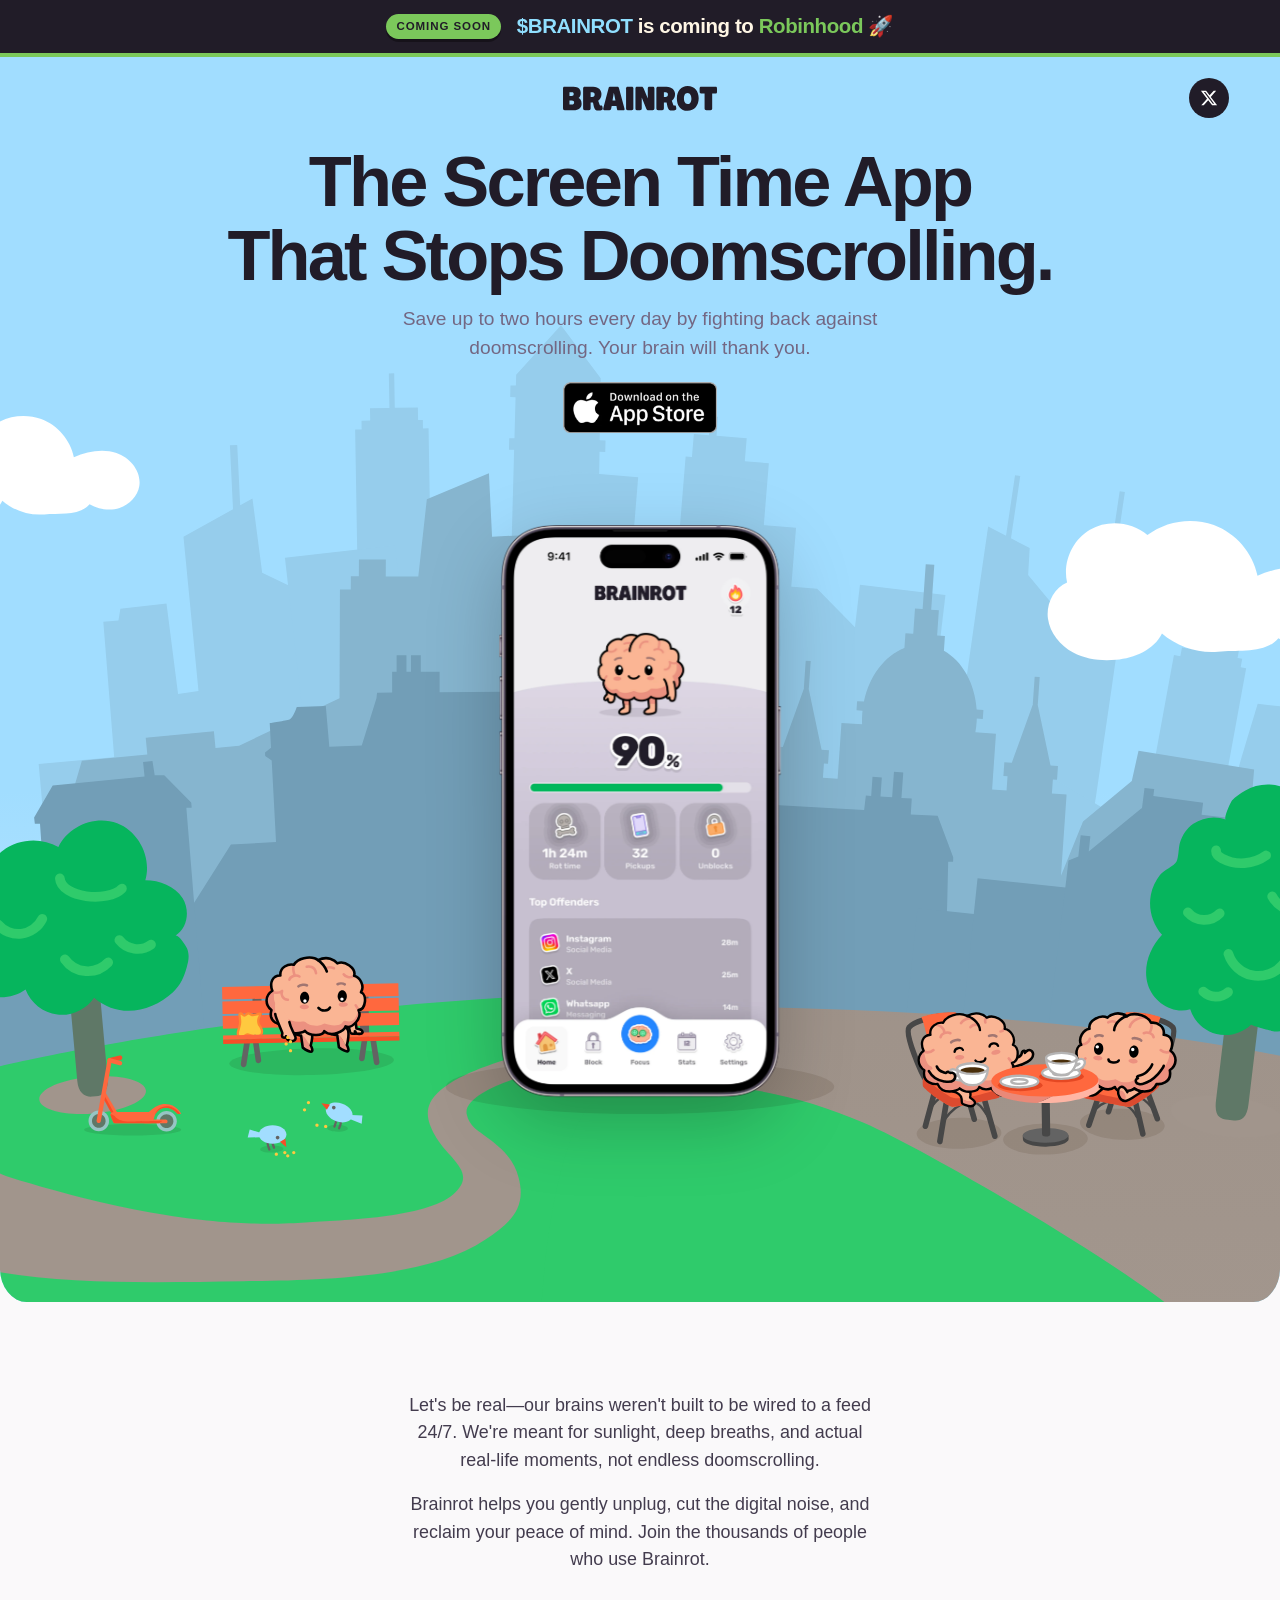
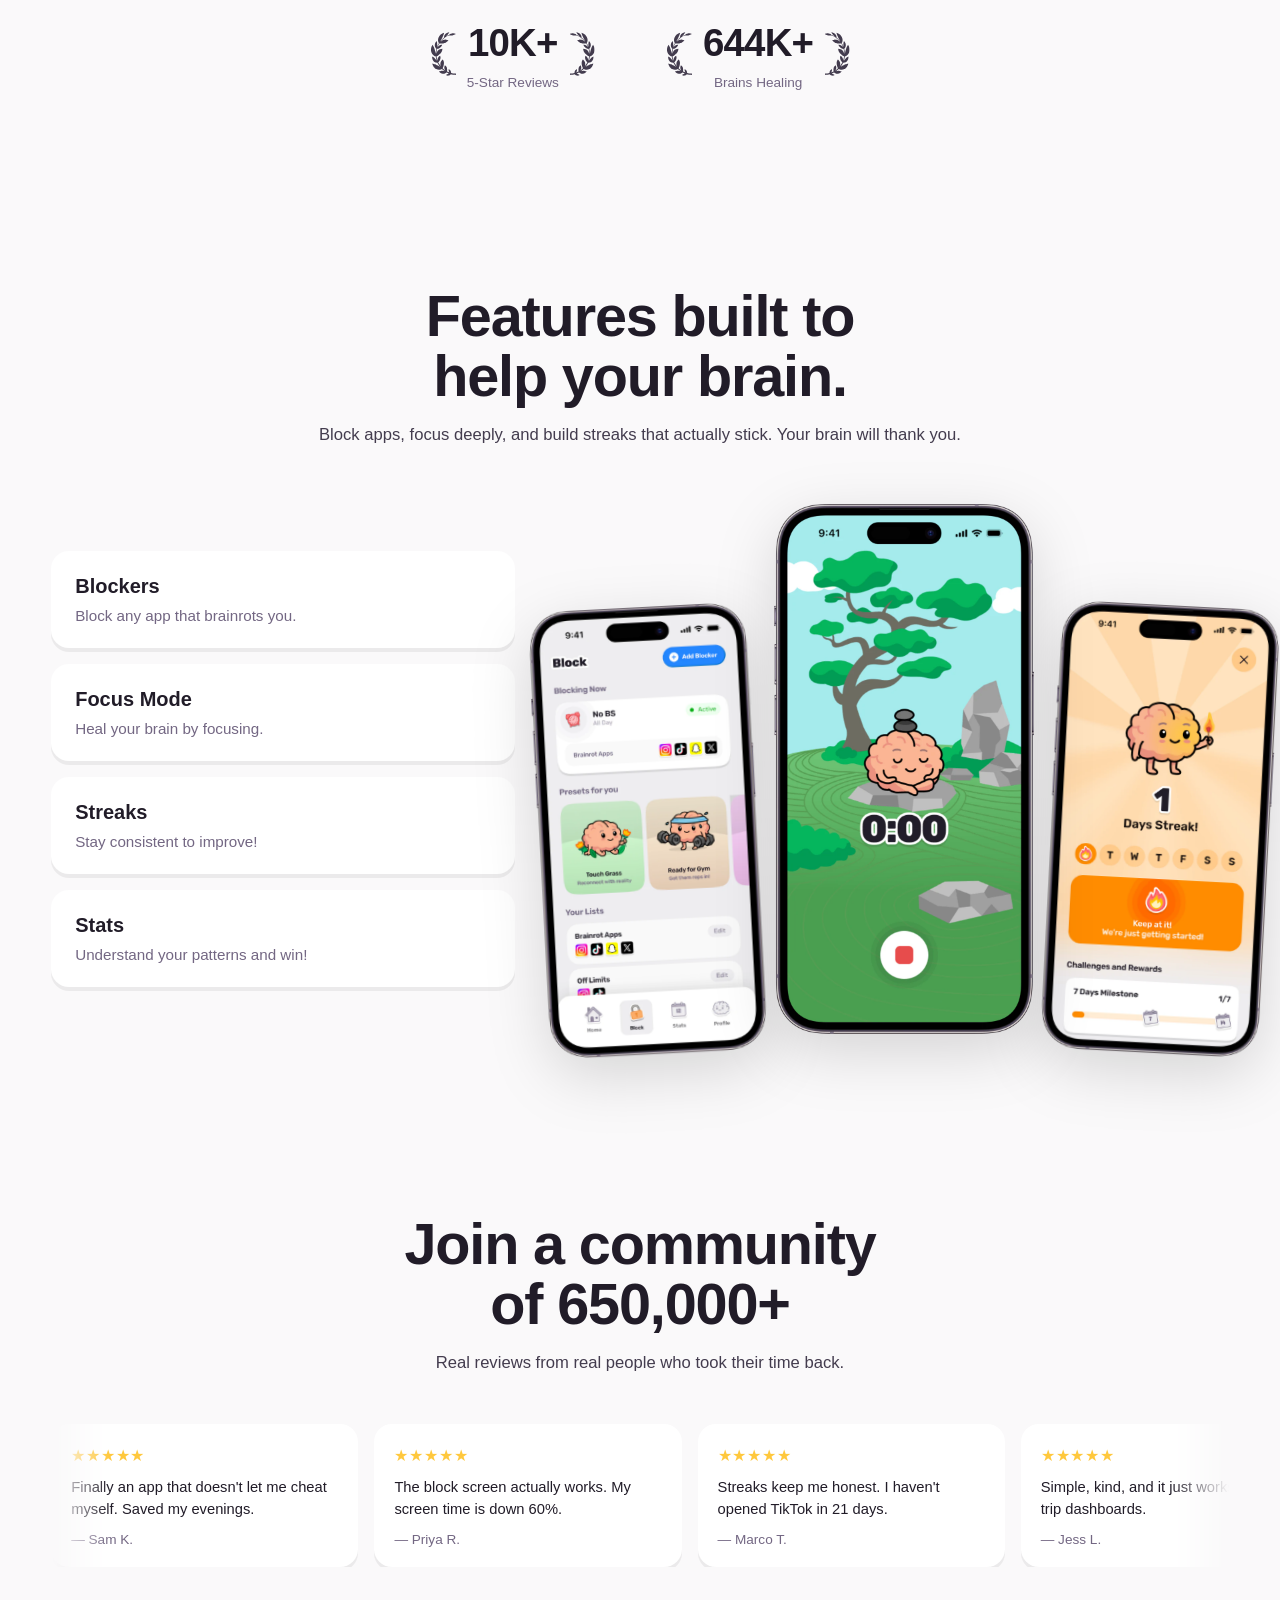
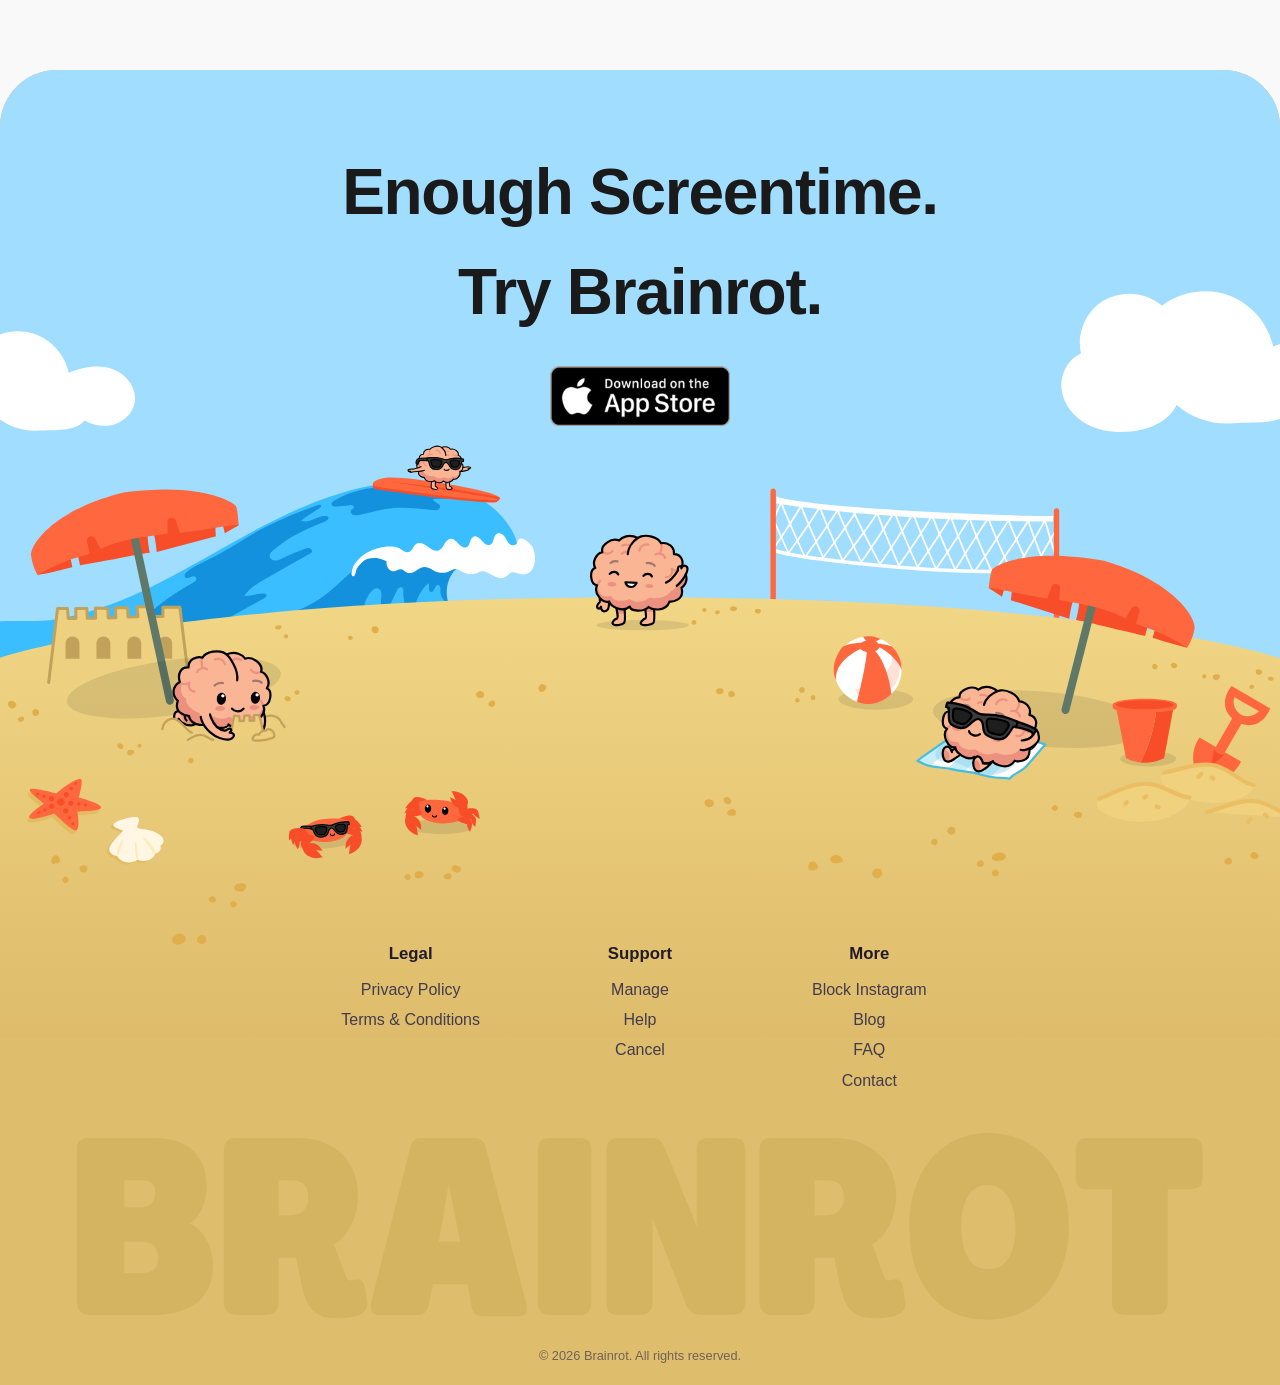
==== commit 799548be: "Add X link to homepage top nav Co-Authored-By: Claude Opus 5.5 <noreply@anthropic.com>" ====
--- a/index.html
+++ b/index.html
@@ -111,6 +111,9 @@
             <a href="index-1.htm" class="brand" aria-label="Brainrot home">
                 <img src="images/brainrot-logo.svg" alt="Brainrot">
             </a>
+            <a href="https://x.com/trybrainrot" class="nav-x" target="_blank" rel="noopener noreferrer" aria-label="Brainrot on X">
+                <svg viewBox="0 0 24 24" width="18" height="18" aria-hidden="true"><path fill="currentColor" d="M18.244 2.25h3.308l-7.227 8.26 8.502 11.24H16.17l-5.214-6.817L4.99 21.75H1.68l7.73-8.835L1.254 2.25H8.08l4.713 6.231zm-1.161 17.52h1.833L7.084 4.126H5.117z"/></svg>
+            </a>
         </nav>
 
         <div class="hero-inner">
--- a/home.css
+++ b/home.css
@@ -88,6 +88,23 @@
     justify-content: center;
 }
 
+.nav-x {
+    position: absolute;
+    right: var(--pad);
+    top: 50%;
+    transform: translateY(-50%);
+    display: flex;
+    align-items: center;
+    justify-content: center;
+    width: 40px;
+    height: 40px;
+    border-radius: 50%;
+    background: var(--dark);
+    color: var(--white);
+    transition: opacity .2s, transform .2s;
+}
+.nav-x:hover { opacity: .85; transform: translateY(-50%) scale(1.06); }
+
 .brand { transition: opacity .2s; }
 .brand:hover { opacity: .8; }
 .brand img { height: clamp(18px, 2vw, 28px); width: auto; display: block; }
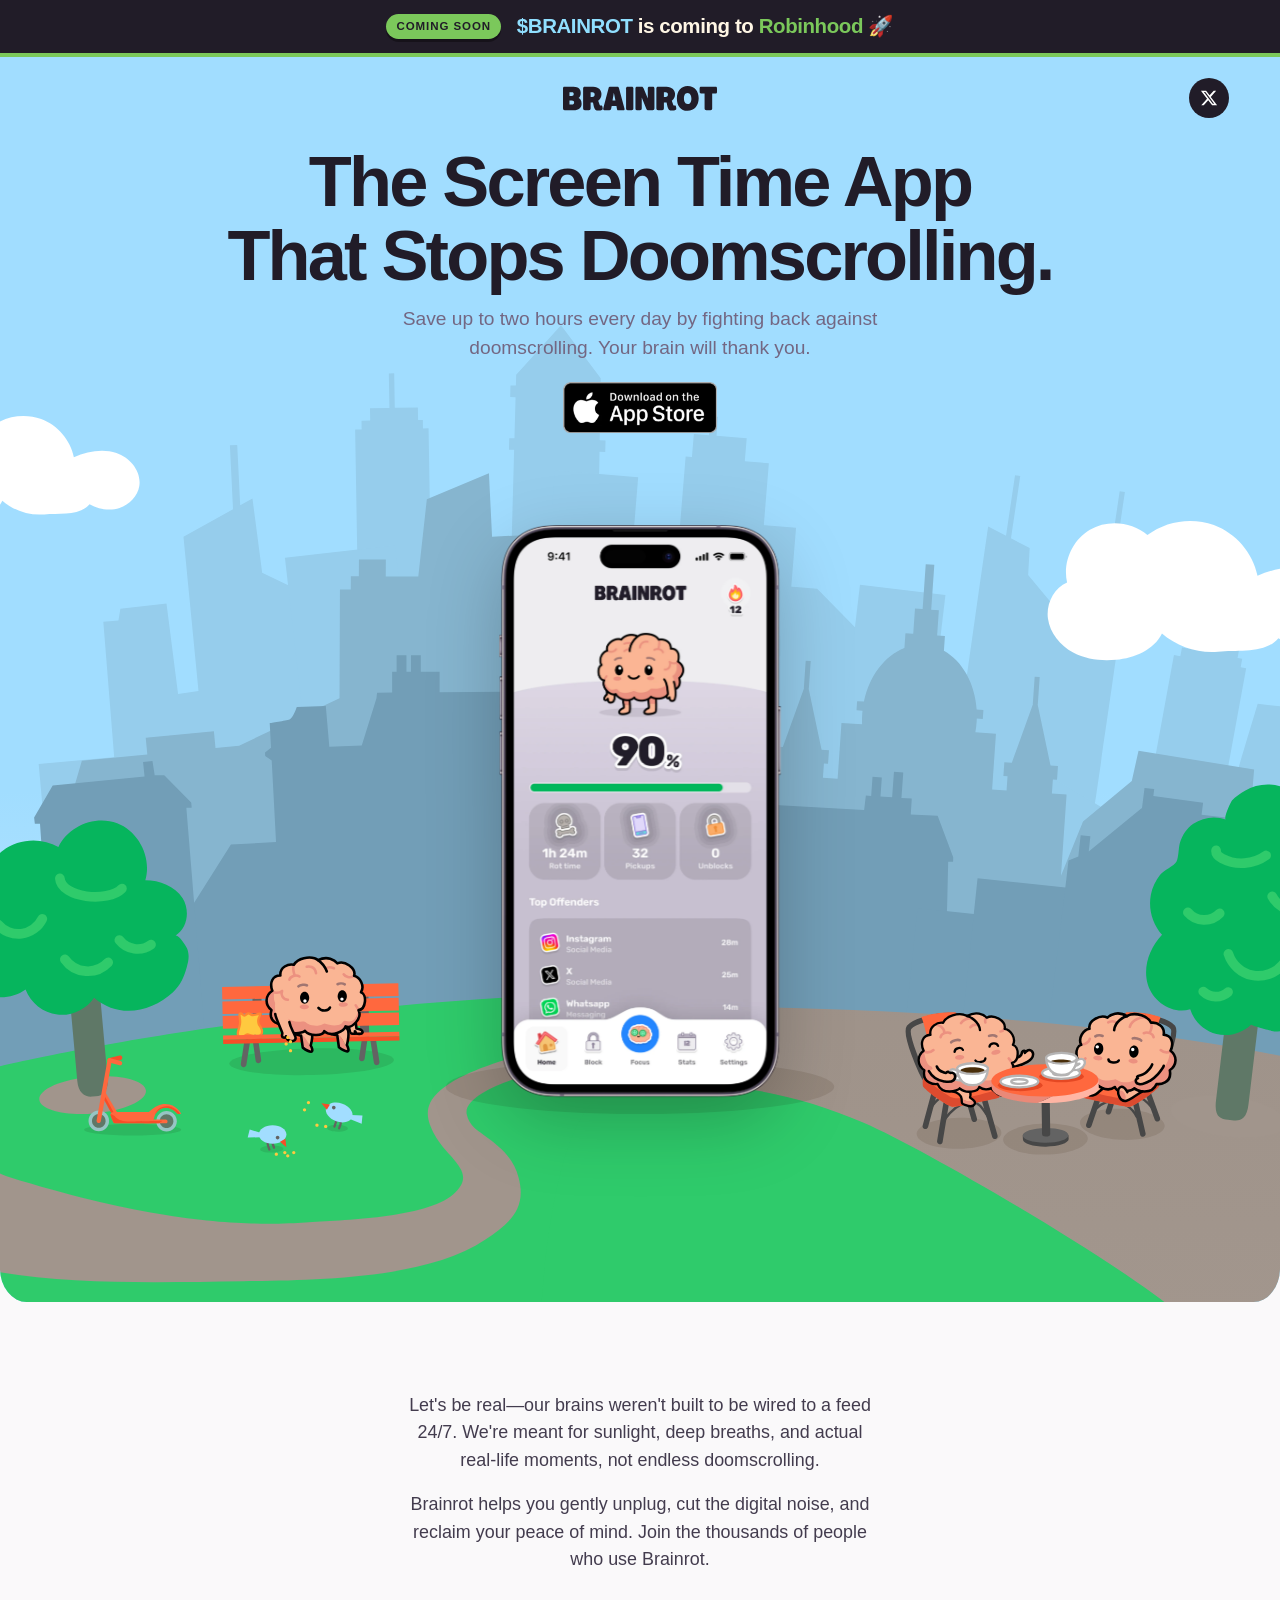
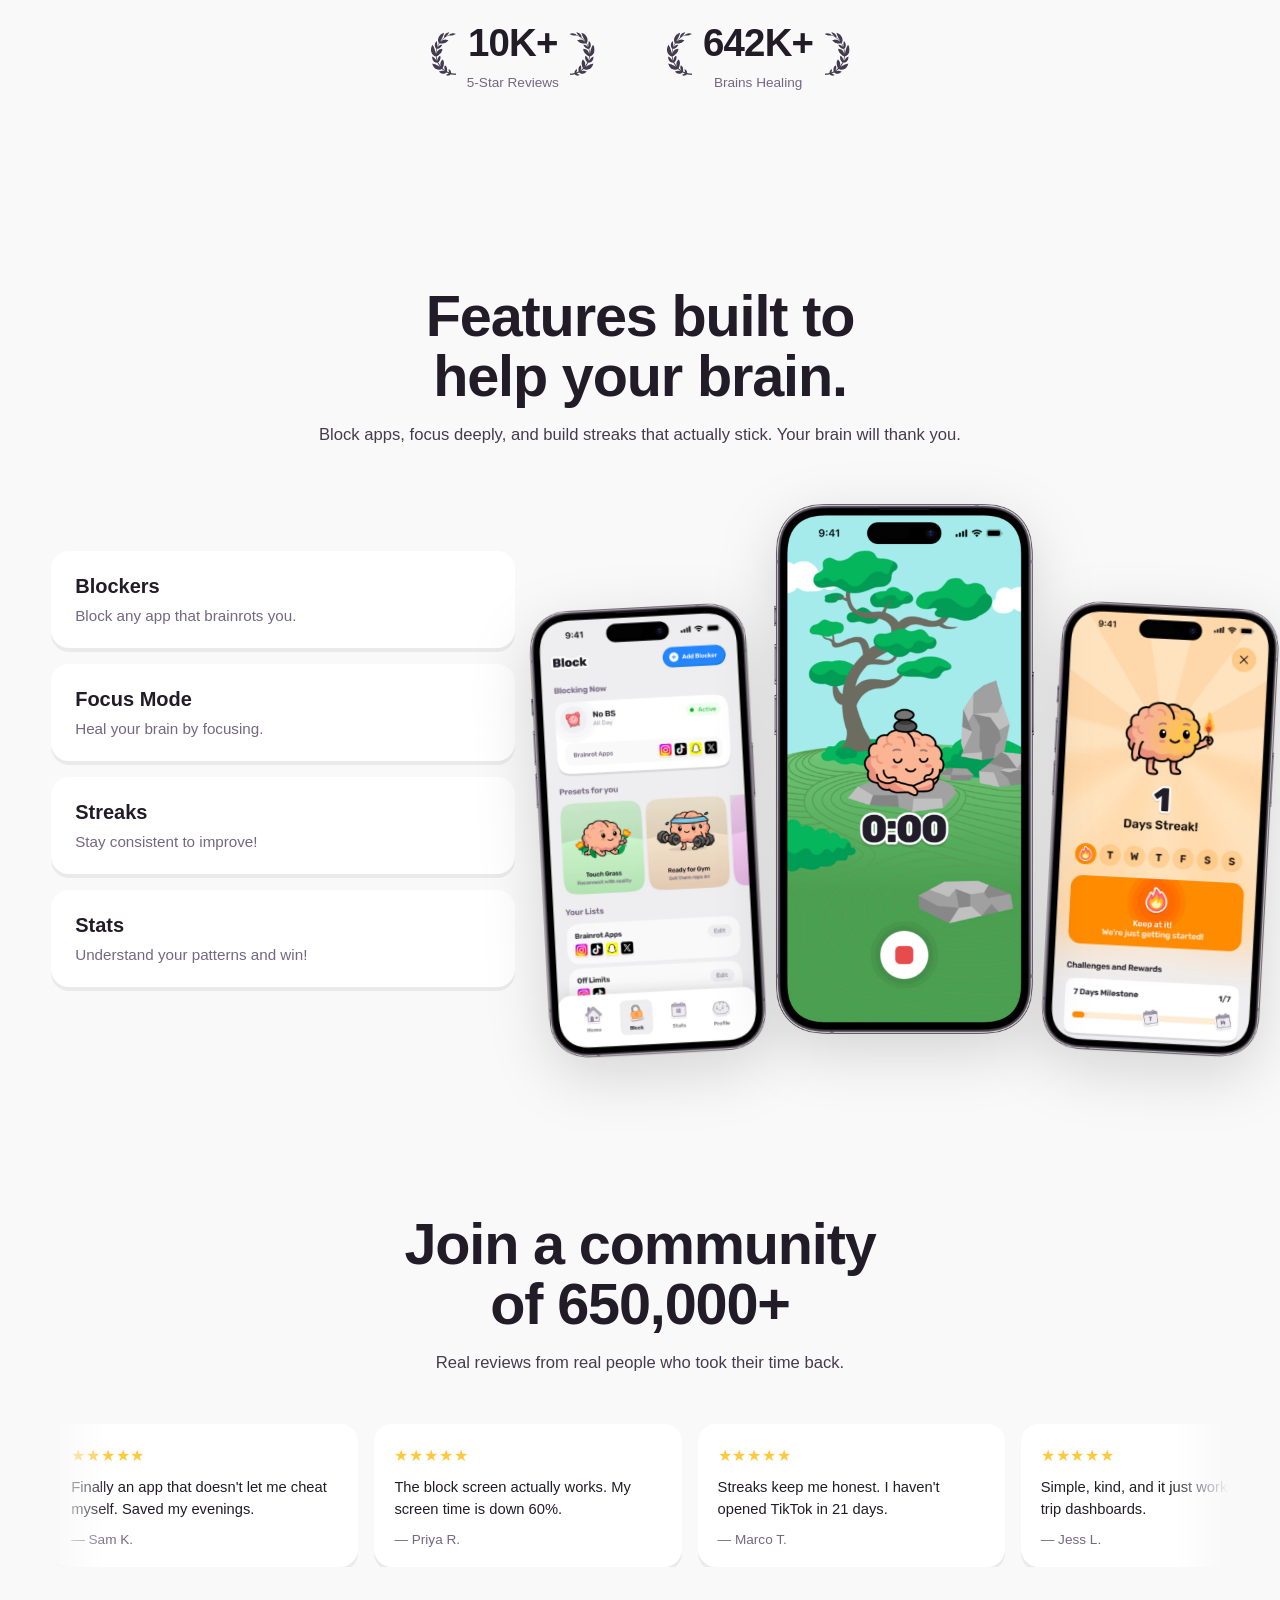
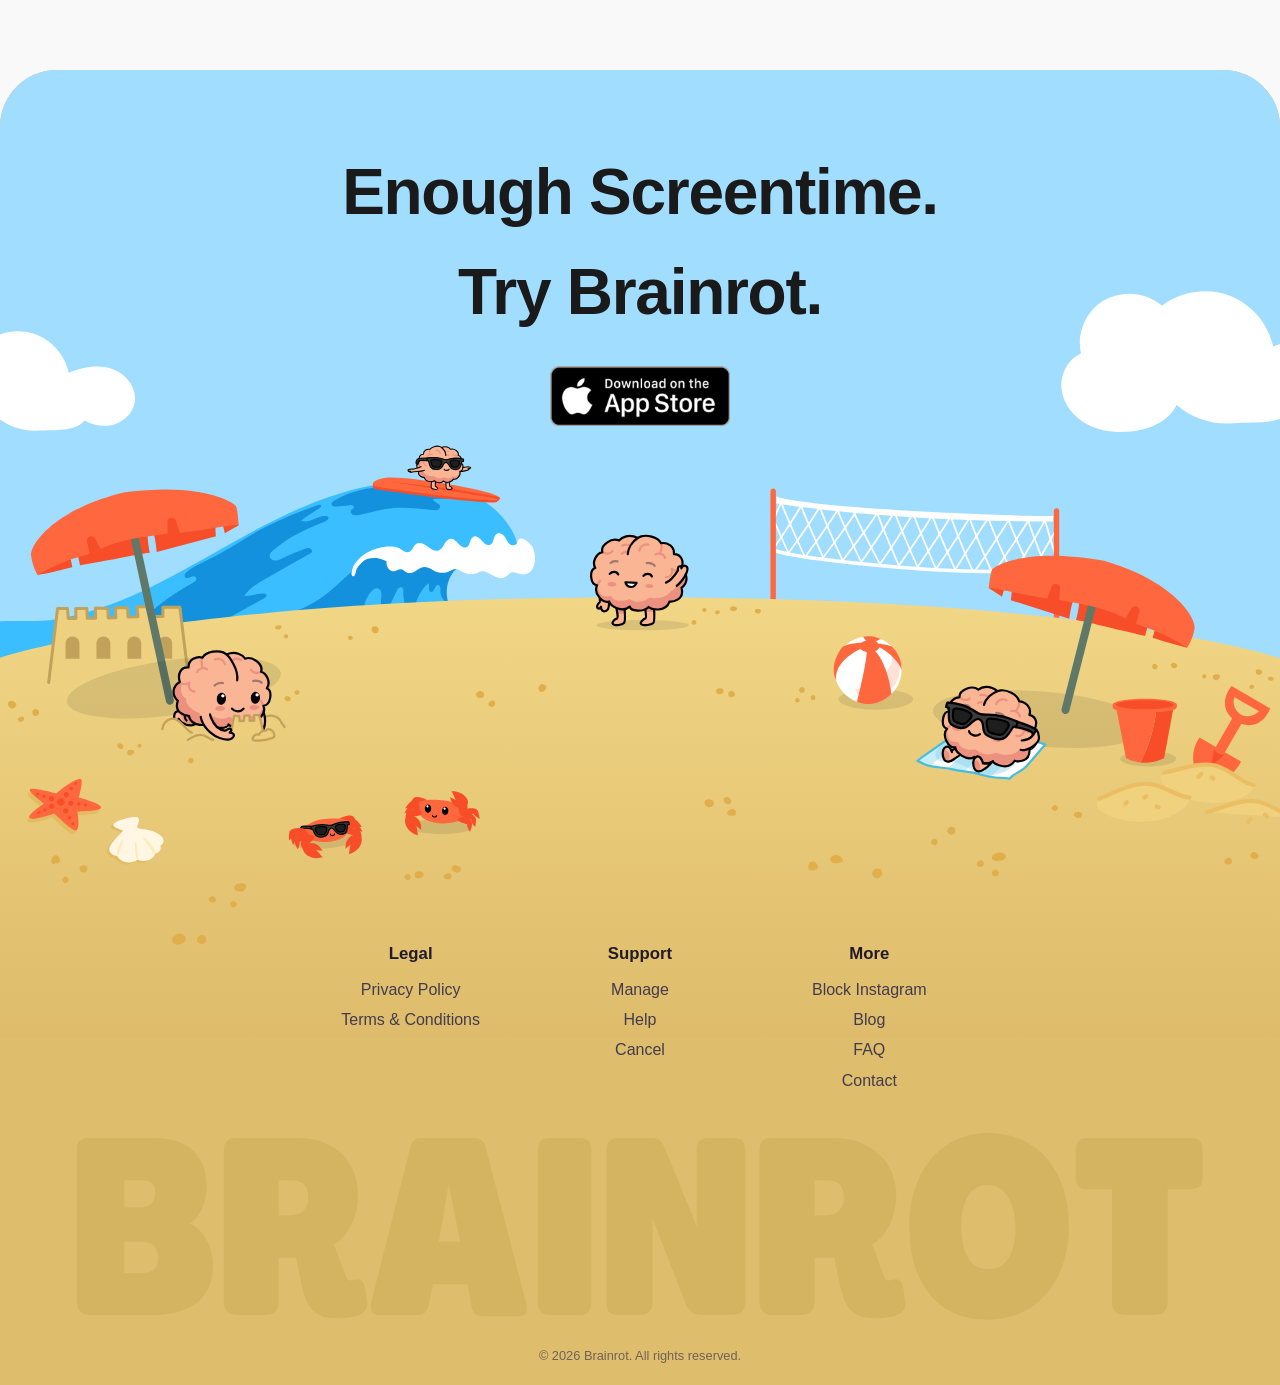
==== commit 28985448: "Update X link to @appbrainrot Co-Authored-By: Claude Opus 5.5 <noreply@anthropic.com>" ====
--- a/index.html
+++ b/index.html
@@ -111,7 +111,7 @@
             <a href="index-1.htm" class="brand" aria-label="Brainrot home">
                 <img src="images/brainrot-logo.svg" alt="Brainrot">
             </a>
-            <a href="https://x.com/trybrainrot" class="nav-x" target="_blank" rel="noopener noreferrer" aria-label="Brainrot on X">
+            <a href="https://x.com/appbrainrot" class="nav-x" target="_blank" rel="noopener noreferrer" aria-label="Brainrot on X">
                 <svg viewBox="0 0 24 24" width="18" height="18" aria-hidden="true"><path fill="currentColor" d="M18.244 2.25h3.308l-7.227 8.26 8.502 11.24H16.17l-5.214-6.817L4.99 21.75H1.68l7.73-8.835L1.254 2.25H8.08l4.713 6.231zm-1.161 17.52h1.833L7.084 4.126H5.117z"/></svg>
             </a>
         </nav>
